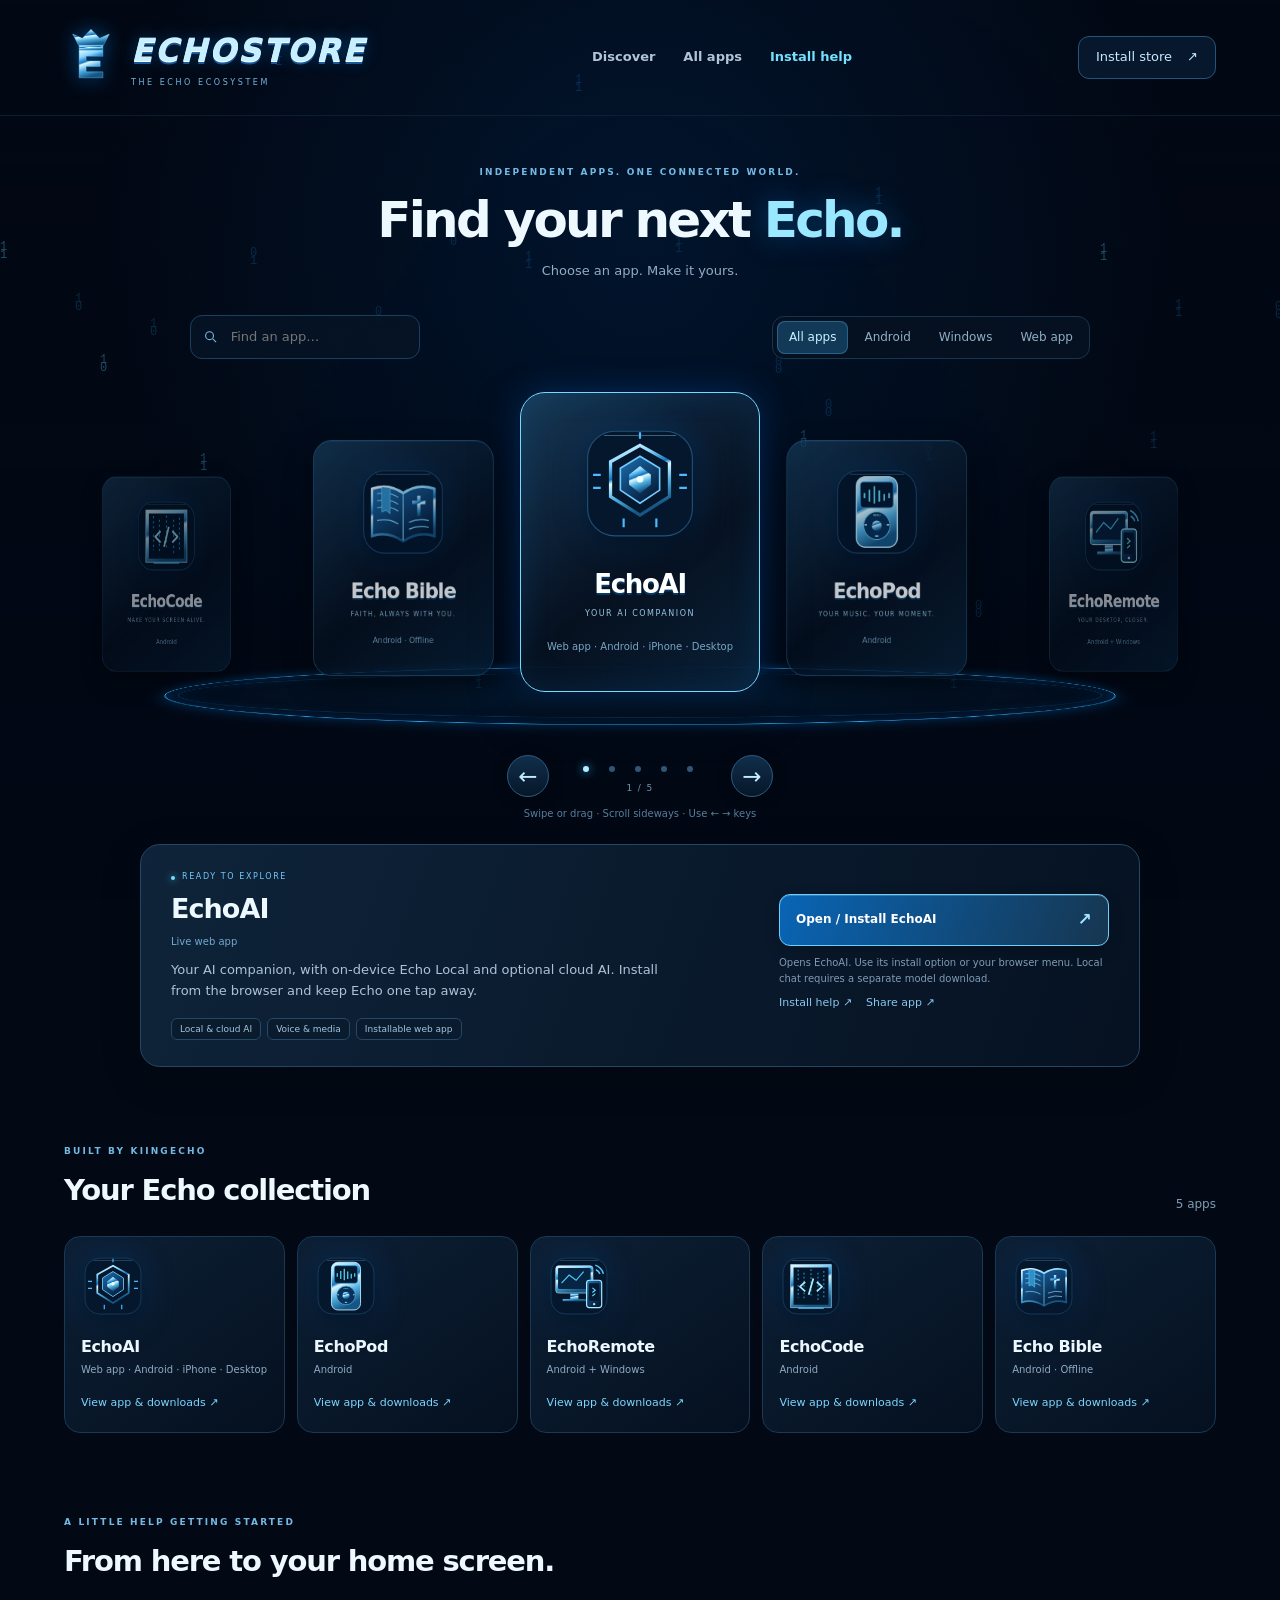
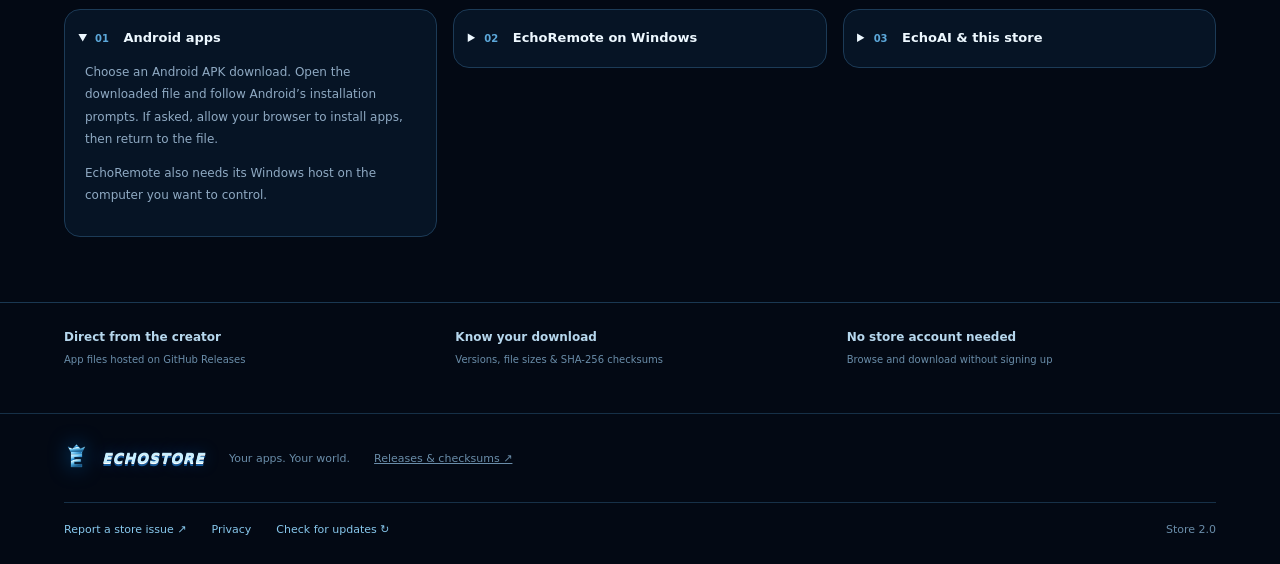
==== index.html @ c57f7a83 "Refresh cached assets after store updates" ====
<!doctype html>
<html lang="en"><head><meta charset="utf-8"><meta name="viewport" content="width=device-width,initial-scale=1"><meta name="theme-color" content="#030b19"><meta name="description" content="Discover Echo apps. Music, AI, live wallpaper, faith, and remote control in one electric-blue ecosystem."><link rel="manifest" href="manifest.webmanifest"><link rel="icon" href="icon.svg"><link rel="apple-touch-icon" href="icon-192.png"><link rel="stylesheet" href="store.css?v=2.0.1"><script src="store.js?v=2.0.1" defer></script><title>EchoStore — Your apps. Your world.</title></head>
<body><a class="skip" href="#home">Skip to apps</a><canvas id="rain" aria-hidden="true"></canvas><div class="ambient" aria-hidden="true"></div>
<header class="header"><a class="brand" href="#home" aria-label="EchoStore home"><span id="brandMark" aria-hidden="true"></span><span><strong>ECHOSTORE</strong><small>THE ECHO ECOSYSTEM</small></span></a><nav aria-label="Main navigation"><a href="#home" class="nav-link">Discover</a><a href="#library" class="nav-link">All apps</a><a href="#install" class="nav-link">Install help</a></nav><button class="quiet" id="installStore">Install store <span aria-hidden="true">↗</span></button></header>
<main id="home"><section class="discovery" aria-labelledby="heroTitle"><div class="hero-copy"><span class="eyebrow">INDEPENDENT APPS. ONE CONNECTED WORLD.</span><h1 id="heroTitle">Find your next <span>Echo.</span></h1><p>Choose an app. Make it yours.</p></div>
<div class="toolbar"><label class="search-box"><svg viewBox="0 0 24 24" aria-hidden="true"><circle cx="10" cy="10" r="6"/><path d="m15 15 5 5"/></svg><input type="search" id="search" placeholder="Find an app…" aria-label="Search apps"><button id="clearSearch" aria-label="Clear search" hidden>×</button></label><div class="filters" role="group" aria-label="Filter apps"><button data-filter="all" aria-pressed="true">All apps</button><button data-filter="android" aria-pressed="false">Android</button><button data-filter="windows" aria-pressed="false">Windows</button><button data-filter="web" aria-pressed="false">Web app</button></div></div>
<div class="carousel" id="carousel" tabindex="0" aria-label="App selection carousel. Use left and right arrow keys to browse." aria-roledescription="carousel"><div class="orbit" aria-hidden="true"></div><div id="cards"></div><div id="empty" hidden><h2>No apps found</h2><p>Try another name or select a different platform.</p><button class="quiet" id="resetSearch">Show all apps</button></div></div>
<div class="carousel-controls"><button class="arrow" id="prev" aria-label="Previous app">←</button><div><div id="dots" aria-label="Choose an app"></div><p id="counter">1 / 5</p></div><button class="arrow" id="next" aria-label="Next app">→</button></div><p class="gesture-hint">Swipe or drag · Scroll sideways · Use ← → keys</p>
<section id="selection" class="selected-panel" aria-label="Selected app"><div class="selected-info"><span class="status">READY TO EXPLORE</span><h2 id="selectedName"></h2><p id="version" class="version"></p><p id="selectedDescription"></p><div id="features" class="features"></div></div><div class="selected-actions"><div id="downloads"></div><p id="downloadNote"></p><div class="action-links"><a class="text-link" href="#install">Install help ↗</a><a class="text-link" id="releaseLink" href="https://github.com/kiingecho/EchoStore/releases/tag/apps-2026-10-23" target="_blank" rel="noopener noreferrer">Release & checksum ↗</a><button id="shareApp" class="text-button">Share app ↗</button></div><span id="shareFeedback" role="status"></span></div></section><p class="sr-only" id="announcement" aria-live="polite"></p></section>
<section id="library" class="library" aria-labelledby="libraryTitle"><div class="section-heading"><div><span class="eyebrow">BUILT BY KIINGECHO</span><h2 id="libraryTitle">Your Echo collection</h2></div><span id="resultCount">5 apps</span></div><div id="appGrid" class="app-grid"></div><p id="gridEmpty" hidden>No matching apps. Adjust the search above.</p></section>
<section id="install" class="install-section" aria-labelledby="installTitle"><span class="eyebrow">A LITTLE HELP GETTING STARTED</span><h2 id="installTitle">From here to your home screen.</h2><div class="help-grid"><details open><summary><span>01</span> Android apps</summary><p>Choose an Android APK download. Open the downloaded file and follow Android’s installation prompts. If asked, allow your browser to install apps, then return to the file.</p><p>EchoRemote also needs its Windows host on the computer you want to control.</p></details><details><summary><span>02</span> EchoRemote on Windows</summary><p>Download the Windows portable ZIP, extract the entire folder, and open <strong>Start-EchoRemote.cmd</strong>. Keep the host running while connecting from your tablet.</p><p>Follow the included setup guide for pairing and remote access.</p></details><details><summary><span>03</span> EchoAI & this store</summary><p>Open EchoAI, then use its install option or your browser’s <strong>Install app / Add to Home Screen</strong> menu. On iPhone, open Safari → Share → Add to Home Screen.</p><p>You can install EchoStore the same way. Its interface is cached for offline browsing; downloading apps and opening EchoAI need a connection.</p></details></div><p id="installFeedback" role="status" hidden></p></section></main>
<section class="trust-strip" aria-label="Store information"><div><strong>Direct from the creator</strong><span>App files hosted on GitHub Releases</span></div><div><strong>Know your download</strong><span>Versions, file sizes & SHA-256 checksums</span></div><div><strong>No store account needed</strong><span>Browse and download without signing up</span></div></section><footer><a class="brand footer-brand" href="#home"><span id="footerMark" aria-hidden="true"></span><strong>ECHOSTORE</strong></a><p>Your apps. Your world.</p><a href="https://github.com/kiingecho/EchoStore/releases/tag/apps-2026-10-23" target="_blank" rel="noopener noreferrer">Releases & checksums ↗</a><div class="footer-links"><a href="https://github.com/kiingecho/EchoStore/issues" target="_blank" rel="noopener noreferrer">Report a store issue ↗</a><button class="text-button" id="privacyButton">Privacy</button><button class="text-button" id="checkUpdate">Check for updates ↻</button><span>Store 2.0</span></div></footer><dialog id="privacyDialog"><button class="quiet" id="closePrivacy" aria-label="Close privacy information">Close ×</button><h2>Your store. Your choice.</h2><p>EchoStore does not ask for a store account and has no custom analytics or advertising scripts. A service worker saves the store interface on your device for offline browsing.</p><p>The website and installers are hosted by GitHub. GitHub may process request information under its privacy policy. Opening EchoAI or another external link takes you to that service, where its own data practices apply.</p><p>Offline storage does not include the installer files. Remove the installed app and clear this website’s browser data to remove cached store files.</p><a href="https://docs.github.com/en/site-policy/privacy-policies/github-general-privacy-statement" target="_blank" rel="noopener noreferrer">GitHub privacy statement ↗</a></dialog><noscript><p class="no-script">Enable JavaScript to browse the carousel. <a href="https://github.com/kiingecho/EchoStore/releases/tag/apps-2026-10-23">Download apps from GitHub Releases</a>.</p></noscript></body></html>
---- store.css ----
:root{color-scheme:dark;--bg:#030914;--text:#edf8ff;--muted:#92acc6;--line:#183754;--cyan:#73e2ff;--blue:#188fff}*{box-sizing:border-box}html{scroll-behavior:smooth;scroll-padding-top:105px}body{margin:0;background:var(--bg);color:var(--text);font:15px/1.6 system-ui,-apple-system,BlinkMacSystemFont,'Segoe UI',sans-serif;overflow-x:hidden}button,input,a{-webkit-tap-highlight-color:transparent}button,input{font:inherit}button,a{touch-action:manipulation}button{cursor:pointer}button:disabled{cursor:default;opacity:.35}a{color:inherit}button:focus-visible,a:focus-visible,input:focus-visible,summary:focus-visible,.carousel:focus-visible{outline:2px solid #a6f3ff;outline-offset:5px}button:focus:not(:focus-visible){outline:none}[hidden]{display:none!important}#rain{position:fixed;inset:0;width:100%;height:100%;opacity:.62;z-index:-2;pointer-events:none}.ambient{position:fixed;inset:0;z-index:-1;pointer-events:none;background:radial-gradient(ellipse at 50% 25%,#00346b4a,transparent 60%),linear-gradient(#02081550,#020815a0)}.header{position:relative;z-index:5;max-width:1440px;margin:auto;padding:22px 5%;display:flex;align-items:center;justify-content:space-between;gap:24px;border-bottom:1px solid #16304780}.brand{display:flex;align-items:center;gap:13px;text-decoration:none;flex-shrink:0}.brand svg{height:64px;width:54px;filter:drop-shadow(0 0 10px #008cff80)}.brand strong{font-style:italic;font-size:clamp(20px,2.5vw,32px);font-weight:900;letter-spacing:.06em;color:#c6efff;text-shadow:0 1px #fff,0 3px #165998,0 0 16px #058fff60}.brand small{display:block;font-size:8px;letter-spacing:.32em;color:#74b4df;margin-top:1px}nav{display:flex;gap:28px}.nav-link{text-decoration:none;color:#b1c5d9;font-size:13px;font-weight:600;padding:7px 0}.nav-link:hover,.nav-link.active{color:var(--cyan)}.quiet{display:inline-flex;align-items:center;justify-content:center;gap:15px;background:#07182c;border:1px solid #23547a;color:#c6e9ff;border-radius:11px;padding:10px 17px;font-size:13px}.quiet:hover{background:#113354;border-color:#68d5ff}main{max-width:1440px;margin:auto;padding:0 5%}.hero-copy{text-align:center;padding:42px 0 24px}.eyebrow{font-size:9px;letter-spacing:.24em;color:#73b9e4;font-weight:650}h1{font-size:clamp(30px,4vw,50px);letter-spacing:-.055em;margin:10px 0 0;line-height:1.15;font-weight:650}h1 span{color:#99e8ff;text-shadow:0 0 30px #169aff60}.hero-copy p{color:var(--muted);margin:11px 0 0;font-size:13px}.toolbar{max-width:900px;margin:10px auto 0;display:flex;justify-content:space-between;gap:18px;align-items:center}.search-box{height:44px;display:flex;gap:10px;align-items:center;border:1px solid #1b405f;background:#061426db;border-radius:12px;padding:0 12px;min-width:230px}.search-box svg{width:18px;height:18px;fill:none;stroke:#77bde5;stroke-width:1.7}.search-box input{background:none;border:0;outline:0;color:#d9eeff;width:100%;font-size:13px;min-width:0}.search-box input::-webkit-search-cancel-button{display:none}.search-box button{border:0;background:none;color:#9cc9e8;font-size:23px;line-height:1;padding:4px}.filters{display:flex;gap:4px;padding:4px;border:1px solid #18344f;background:#051020;border-radius:12px}.filters button{background:none;color:#91aec6;border:0;border-radius:8px;font-size:12px;padding:7px 12px;white-space:nowrap}.filters button:hover{color:#fff;background:#102d48}.filters button[aria-pressed=true]{background:#133959;color:#c8f3ff;box-shadow:inset 0 0 0 1px #286287}.carousel{position:relative;height:390px;margin-top:3px;perspective:1100px;isolation:isolate;touch-action:pan-y;cursor:grab;outline:none}.carousel.dragging{cursor:grabbing}.orbit{position:absolute;left:50%;bottom:0;width:min(88vw,950px);height:115px;transform:translateX(-50%) rotateX(67deg);border-radius:50%;border:1px solid #32b4ff;background:radial-gradient(ellipse,#084f8b35,#07376025 60%,transparent);box-shadow:0 0 20px #008cff55,inset 0 0 25px #008cff30;pointer-events:none}.orbit:before{content:'';position:absolute;inset:12px;border:1px solid #2683c350;border-radius:50%}.app-card{position:absolute;left:50%;top:46%;width:240px;height:300px;display:flex;align-items:center;flex-direction:column;justify-content:center;border:1px solid #23577c;border-radius:25px;background:linear-gradient(145deg,#143553eb,#061120f7 58%,#071e35f7);color:white;box-shadow:inset 0 1px #72caff25,0 15px 40px #0009;user-select:none;will-change:transform;transform-style:preserve-3d;padding:22px 12px;overflow:hidden;cursor:pointer}.app-card:before{content:'';position:absolute;inset:0;background:linear-gradient(120deg,#69d9ff0b,transparent 40%,#5ec9ff05);pointer-events:none}.app-card.selected{border-color:#79d8ff;box-shadow:inset 0 0 35px #2197ff17,0 0 32px #007bff45,0 20px 45px #0008}.app-card h2{font-size:26px;font-weight:720;letter-spacing:-.05em;margin:15px 0 0;text-shadow:0 2px 1px #083b64}.card-tag{font-size:8px;letter-spacing:.19em;margin:3px 0 0;color:#98c5e4}.card-platform{font-size:10px;margin-top:18px;color:#7aa6c4}.logo{width:120px;height:120px;filter:drop-shadow(0 7px 12px #0008) drop-shadow(0 0 14px #087fff38)}.logo svg{height:100%;width:100%}.carousel-controls{position:relative;display:flex;align-items:center;justify-content:center;gap:27px;margin-top:3px}.arrow{background:linear-gradient(#112e4b,#071728);border:1px solid #285c83;color:#c0ecff;border-radius:50%;font-size:23px;width:42px;height:42px;line-height:1;box-shadow:0 3px 15px #0006}.arrow:hover{background:#164368;border-color:#6bd8ff}#dots{display:flex;justify-content:center;gap:2px}#dots button{width:24px;height:24px;border:0;background:transparent;padding:7px}#dots button:after{content:'';display:block;height:6px;width:6px;border-radius:50%;background:#315675;transition:background .2s,box-shadow .2s}#dots button[aria-pressed=true]:after{background:#b0efff;box-shadow:0 0 10px #31b9ff}#counter{font-size:9px;color:#7195b3;text-align:center;margin:0;letter-spacing:.15em}.gesture-hint{font-size:10px;color:#587d9b;text-align:center;margin:9px 0 22px}.selected-panel{max-width:1000px;margin:0 auto;border:1px solid #254766;border-radius:20px;display:grid;grid-template-columns:1fr 330px;background:linear-gradient(110deg,#10273ee8,#061323ed);padding:26px 30px;gap:35px;box-shadow:0 10px 40px #0003}.status{font-size:8px;color:#73c9fa;letter-spacing:.2em;display:flex;gap:7px;align-items:center}.status:before{content:'';width:4px;height:4px;border-radius:50%;background:#75ddff;box-shadow:0 0 7px #44c8ff}.selected-panel h2{font-size:27px;letter-spacing:-.035em;line-height:1.2;margin:9px 0}.selected-info>p{color:#adc2d7;font-size:13px;max-width:510px;margin:9px 0 16px}.features{display:flex;gap:6px;flex-wrap:wrap}.features span{font-size:9px;color:#a4c6df;border:1px solid #234966;border-radius:6px;padding:3px 8px;background:#091b2d}.selected-actions{display:flex;flex-direction:column;justify-content:center}.download{display:flex;justify-content:space-between;align-items:center;border:1px solid #69cfff;background:linear-gradient(110deg,#0965b5,#163650);box-shadow:inset 0 1px #e2faff35,0 5px 15px #0003;border-radius:11px;color:white;text-decoration:none;padding:11px 16px;font-size:12px;font-weight:650;margin-bottom:8px;transition:background .2s,transform .2s}.download:hover{background:linear-gradient(110deg,#187edd,#245479);transform:translateY(-1px)}.download.secondary{background:#0b2238;border-color:#2e5d7e}.download span{font-size:17px;color:#a5e5ff}#downloadNote{font-size:10px;line-height:1.6;color:#7f9bb5;margin:1px 0 7px}.text-link{color:#87c7ec;text-decoration:none;font-size:11px}.text-link:hover{text-decoration:underline}.library{padding:70px 0 10px}.section-heading{display:flex;justify-content:space-between;align-items:end;margin-bottom:22px}.section-heading h2,.install-section h2{font-size:29px;font-weight:650;letter-spacing:-.04em;margin:6px 0 0}.section-heading>span{color:#7d9bb6;font-size:12px}.app-grid{display:grid;grid-template-columns:repeat(5,1fr);gap:12px}.grid-card{min-width:0;text-align:left;padding:20px 16px;border:1px solid #1a3955;background:linear-gradient(145deg,#0e2339e8,#051120f2);border-radius:16px;color:inherit;display:flex;flex-direction:column;align-items:start;transition:transform .2s,border-color .2s}.grid-card:hover{transform:translateY(-4px);border-color:#438fc3}.grid-card .logo{width:64px;height:64px;margin-bottom:13px}.grid-card h3{font-size:16px;letter-spacing:-.025em;margin:0 0 3px}.grid-card p{font-size:10px;color:#8eaac3;margin:0 0 16px}.grid-card .explore{font-size:11px;color:#7bd5ff;margin-top:auto}.install-section{padding:65px 0}.help-grid{display:grid;grid-template-columns:repeat(3,1fr);gap:16px;margin-top:25px;align-items:start}details{border:1px solid #1c3b57;border-radius:16px;padding:18px 20px;background:#071729dd}summary{font-size:13px;font-weight:600;cursor:pointer;list-style-position:outside;margin-left:10px}summary span{font-size:10px;color:#5ca8da;margin-right:10px}details p{font-size:12px;line-height:1.85;color:#8faac3}details strong{color:#b6d9ef;font-weight:600}#installFeedback{border:1px solid #397ca8;background:#0b2b45;padding:18px;border-radius:12px;color:#c3eaff;font-size:13px}footer{max-width:1440px;margin:auto;border-top:1px solid #163047;padding:25px 5%;display:flex;align-items:center;gap:24px;color:#6a8da9;font-size:11px}.footer-brand svg{width:25px;height:34px}.footer-brand strong{font-size:14px}footer>a:last-child{margin-left:auto;text-decoration:none;color:#8bbbd9}#empty{position:absolute;inset:0;display:flex;align-items:center;justify-content:center;flex-direction:column;text-align:center}#empty h2{font-size:23px;margin:0}#empty p{color:#87a5bf;font-size:13px}.skip{position:fixed;top:10px;left:10px;z-index:99;transform:translateY(-200%);background:#154f7b;padding:10px}.skip:focus{transform:none}.sr-only{position:absolute;width:1px;height:1px;overflow:hidden;clip-path:inset(50%)}.no-script{padding:20px}.offline-note{color:#90bad8}
@media(min-width:1600px){.carousel{height:430px}.app-card{width:260px;height:330px}.logo{width:135px;height:135px}}
@media(max-width:1000px){nav{gap:16px}.header{gap:15px}.brand strong{font-size:23px}.app-grid{grid-template-columns:repeat(3,1fr)}.help-grid{grid-template-columns:1fr}.toolbar{max-width:800px}.selected-panel{grid-template-columns:1fr 280px;gap:20px}.app-card{width:220px;height:285px}}
@media(max-width:700px){html{scroll-padding-top:20px}.header{flex-wrap:wrap;padding:18px 5%;gap:14px}.brand svg{height:48px;width:40px}.brand strong{font-size:24px}.brand small{font-size:7px}nav{order:3;width:100%;justify-content:center;gap:32px;border-top:1px solid #18324a;padding-top:12px}.header>.quiet{margin-left:auto;padding:8px 12px;font-size:11px}.hero-copy{padding:30px 0 20px}h1{font-size:36px}.eyebrow{font-size:8px;letter-spacing:.16em}.toolbar{flex-direction:column;gap:10px}.search-box{width:100%}.filters{width:100%;justify-content:center}.filters button{flex:1;padding:6px 8px;font-size:11px}.carousel{height:335px;margin-top:8px}.app-card{width:210px;height:270px}.app-card h2{font-size:24px}.logo{width:108px;height:108px}.orbit{bottom:0;height:80px;width:100%}.selected-panel{display:block;padding:23px;min-height:0}.selected-actions{margin-top:22px}.selected-info>p{font-size:12px}.app-grid{grid-template-columns:repeat(2,1fr)}.library{padding-top:45px}.grid-card{padding:18px}.section-heading h2,.install-section h2{font-size:25px}.install-section{padding:45px 0}.help-grid{gap:10px}footer{flex-wrap:wrap;gap:10px 20px}footer>a:last-child{width:100%;margin-left:0}.gesture-hint{margin-bottom:18px}.carousel-controls{gap:20px}}
@media(prefers-reduced-motion:reduce){html{scroll-behavior:auto}*{transition:none!important}}

.version{font-size:10px!important;color:#72a9d0!important;margin:4px 0 10px!important}.action-links{display:flex;gap:14px;flex-wrap:wrap}.text-button{border:0;background:none;color:#87c7ec;font:inherit;font-size:11px;padding:0;cursor:pointer}.text-button:hover{text-decoration:underline}#shareFeedback{font-size:10px;color:#8dd8ff;margin-top:6px}.trust-strip{max-width:1296px;margin:0 auto 20px;display:grid;grid-template-columns:repeat(3,1fr);border-top:1px solid #1a3852;padding:25px 5%;gap:22px}.trust-strip strong,.trust-strip span{display:block}.trust-strip strong{font-size:12px;font-weight:550;color:#b6d7ed}.trust-strip span{font-size:10px;color:#6a8da9;margin-top:4px}footer{flex-wrap:wrap}.footer-links{width:100%;display:flex;gap:25px;flex-wrap:wrap;border-top:1px solid #173148;padding-top:18px}.footer-links a{color:#87c7ec;text-decoration:none}.footer-links span{margin-left:auto}dialog{max-width:500px;width:90%;background:#091d31;border:1px solid #376c92;color:#dcefff;border-radius:20px;padding:28px;box-shadow:0 20px 80px #000b}dialog::backdrop{background:#000b;backdrop-filter:blur(5px)}dialog>button{float:right}dialog h2{font-size:22px;clear:both;padding-top:16px}dialog p{font-size:13px;color:#9dbad1;line-height:1.8}dialog a{color:#78caff;font-size:12px}@media(max-width:700px){.trust-strip{grid-template-columns:1fr;padding:22px 5%;gap:16px}.footer-links{gap:15px}.footer-links span{margin-left:0}}
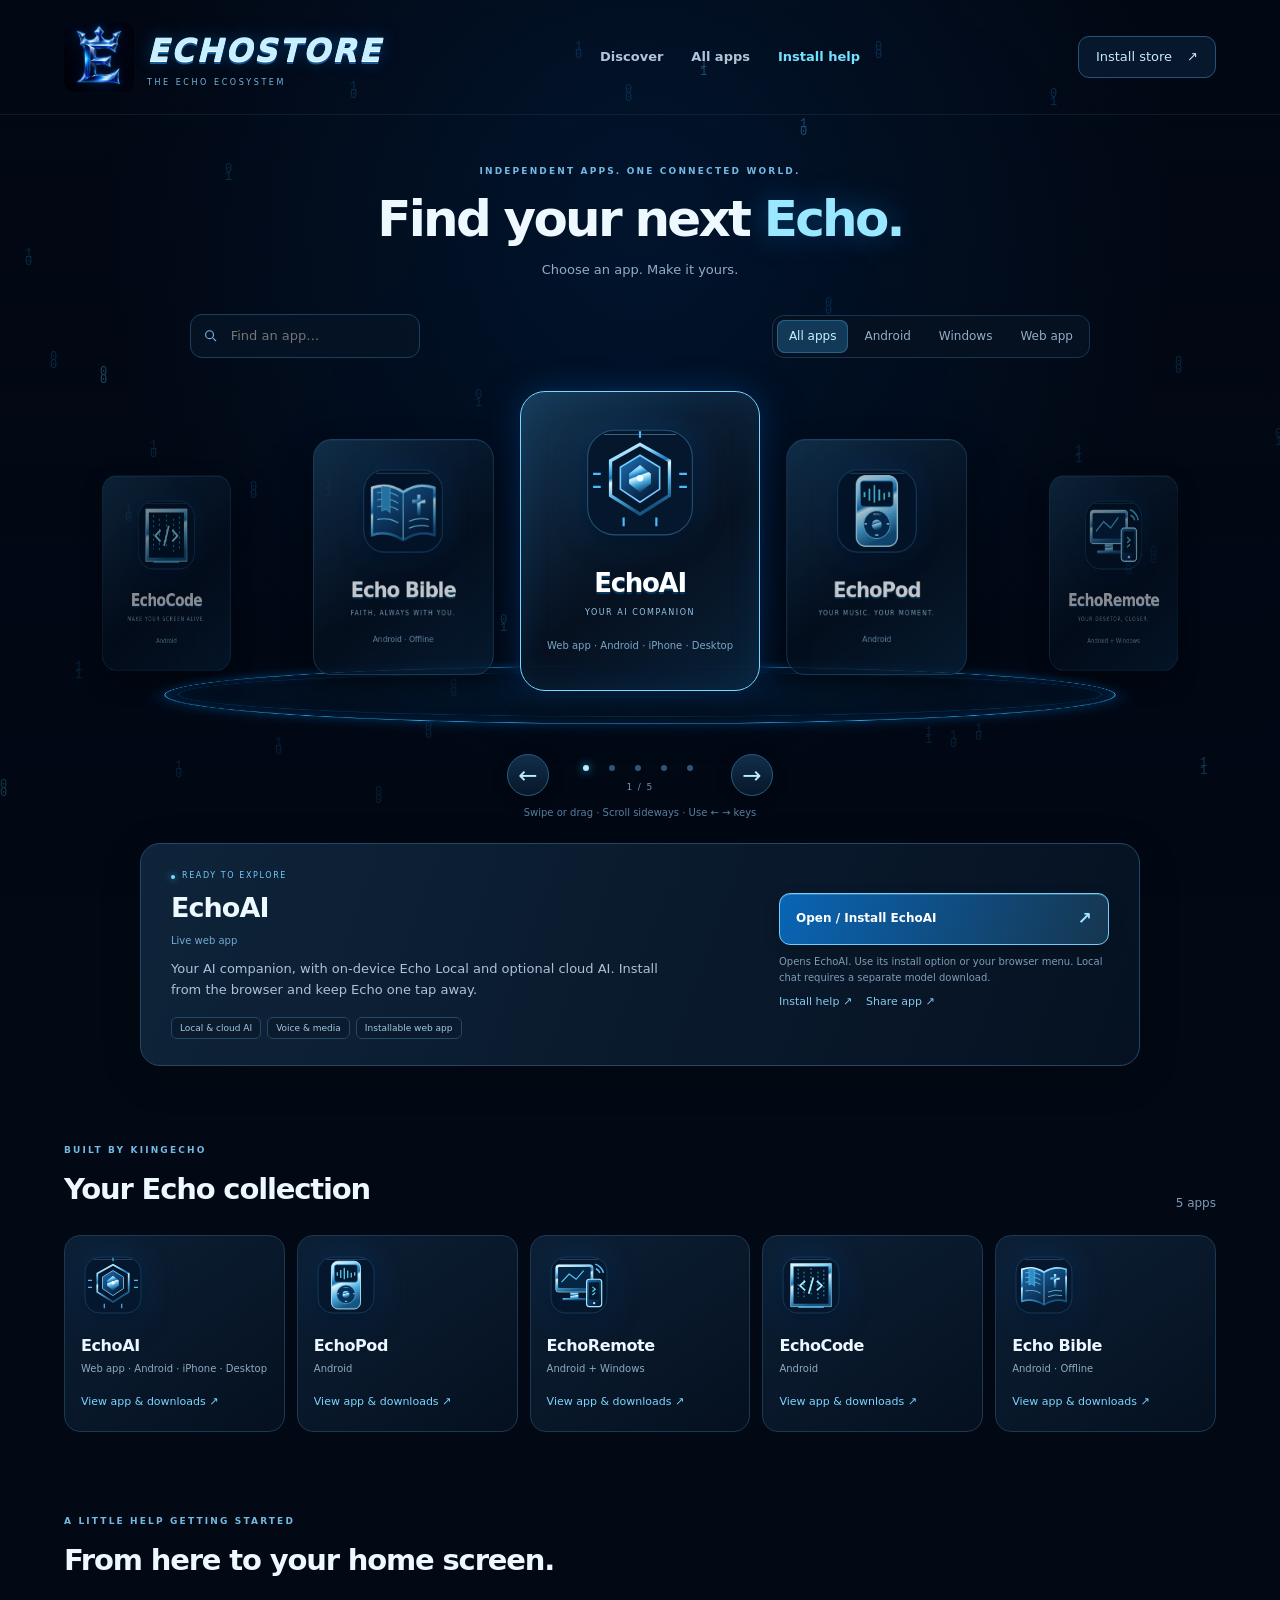
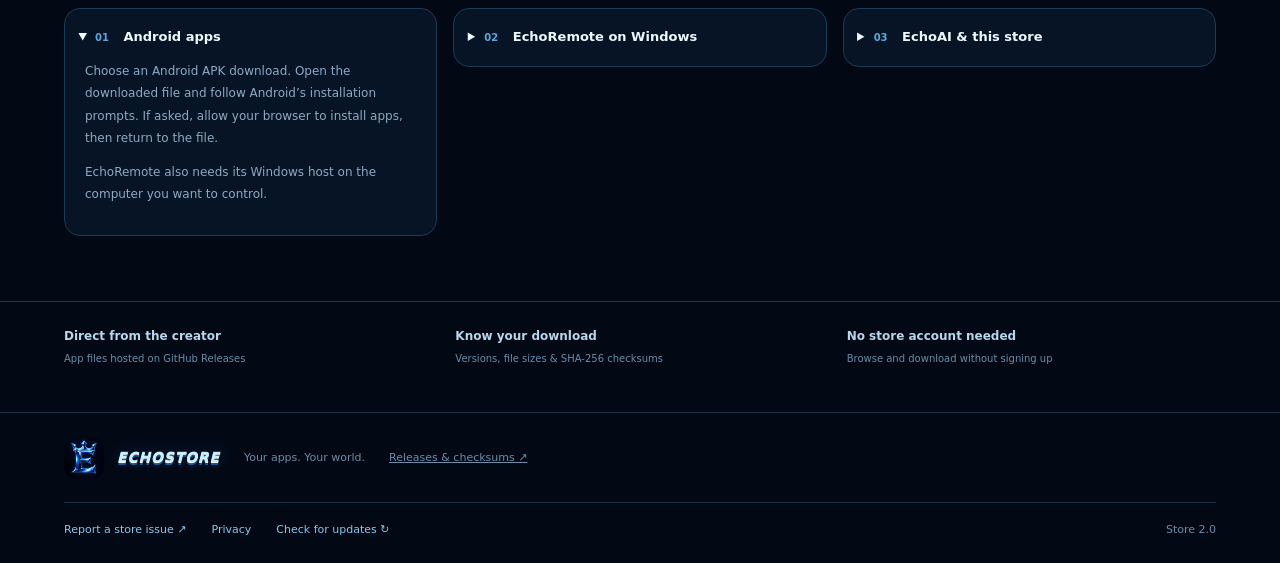
==== commit 5b01a23b: "Use approved blue chrome crowned E artwork" ====
--- a/index.html
+++ b/index.html
@@ -1,7 +1,7 @@
 <!doctype html>
-<html lang="en"><head><meta charset="utf-8"><meta name="viewport" content="width=device-width,initial-scale=1"><meta name="theme-color" content="#030b19"><meta name="description" content="Discover Echo apps. Music, AI, live wallpaper, faith, and remote control in one electric-blue ecosystem."><link rel="manifest" href="manifest.webmanifest"><link rel="icon" href="icon.svg"><link rel="apple-touch-icon" href="icon-192.png"><link rel="stylesheet" href="store.css?v=2.0.1"><script src="store.js?v=2.0.1" defer></script><title>EchoStore — Your apps. Your world.</title></head>
+<html lang="en"><head><meta charset="utf-8"><meta name="viewport" content="width=device-width,initial-scale=1"><meta name="theme-color" content="#030b19"><meta name="description" content="Discover Echo apps. Music, AI, live wallpaper, faith, and remote control in one electric-blue ecosystem."><link rel="manifest" href="manifest.webmanifest?v=2.1"><link rel="icon" href="echo-crown-192.png"><link rel="apple-touch-icon" href="echo-crown-192.png"><link rel="stylesheet" href="store.css?v=2.1"><script src="store.js?v=2.1" defer></script><title>EchoStore — Your apps. Your world.</title></head>
 <body><a class="skip" href="#home">Skip to apps</a><canvas id="rain" aria-hidden="true"></canvas><div class="ambient" aria-hidden="true"></div>
-<header class="header"><a class="brand" href="#home" aria-label="EchoStore home"><span id="brandMark" aria-hidden="true"></span><span><strong>ECHOSTORE</strong><small>THE ECHO ECOSYSTEM</small></span></a><nav aria-label="Main navigation"><a href="#home" class="nav-link">Discover</a><a href="#library" class="nav-link">All apps</a><a href="#install" class="nav-link">Install help</a></nav><button class="quiet" id="installStore">Install store <span aria-hidden="true">↗</span></button></header>
+<header class="header"><a class="brand" href="#home" aria-label="EchoStore home"><span id="brandMark" aria-hidden="true"><img src="echo-crowned-approved.webp" alt="" width="70" height="70"></span><span><strong>ECHOSTORE</strong><small>THE ECHO ECOSYSTEM</small></span></a><nav aria-label="Main navigation"><a href="#home" class="nav-link">Discover</a><a href="#library" class="nav-link">All apps</a><a href="#install" class="nav-link">Install help</a></nav><button class="quiet" id="installStore">Install store <span aria-hidden="true">↗</span></button></header>
 <main id="home"><section class="discovery" aria-labelledby="heroTitle"><div class="hero-copy"><span class="eyebrow">INDEPENDENT APPS. ONE CONNECTED WORLD.</span><h1 id="heroTitle">Find your next <span>Echo.</span></h1><p>Choose an app. Make it yours.</p></div>
 <div class="toolbar"><label class="search-box"><svg viewBox="0 0 24 24" aria-hidden="true"><circle cx="10" cy="10" r="6"/><path d="m15 15 5 5"/></svg><input type="search" id="search" placeholder="Find an app…" aria-label="Search apps"><button id="clearSearch" aria-label="Clear search" hidden>×</button></label><div class="filters" role="group" aria-label="Filter apps"><button data-filter="all" aria-pressed="true">All apps</button><button data-filter="android" aria-pressed="false">Android</button><button data-filter="windows" aria-pressed="false">Windows</button><button data-filter="web" aria-pressed="false">Web app</button></div></div>
 <div class="carousel" id="carousel" tabindex="0" aria-label="App selection carousel. Use left and right arrow keys to browse." aria-roledescription="carousel"><div class="orbit" aria-hidden="true"></div><div id="cards"></div><div id="empty" hidden><h2>No apps found</h2><p>Try another name or select a different platform.</p><button class="quiet" id="resetSearch">Show all apps</button></div></div>
@@ -9,4 +9,4 @@
 <section id="selection" class="selected-panel" aria-label="Selected app"><div class="selected-info"><span class="status">READY TO EXPLORE</span><h2 id="selectedName"></h2><p id="version" class="version"></p><p id="selectedDescription"></p><div id="features" class="features"></div></div><div class="selected-actions"><div id="downloads"></div><p id="downloadNote"></p><div class="action-links"><a class="text-link" href="#install">Install help ↗</a><a class="text-link" id="releaseLink" href="https://github.com/kiingecho/EchoStore/releases/tag/apps-2026-10-23" target="_blank" rel="noopener noreferrer">Release & checksum ↗</a><button id="shareApp" class="text-button">Share app ↗</button></div><span id="shareFeedback" role="status"></span></div></section><p class="sr-only" id="announcement" aria-live="polite"></p></section>
 <section id="library" class="library" aria-labelledby="libraryTitle"><div class="section-heading"><div><span class="eyebrow">BUILT BY KIINGECHO</span><h2 id="libraryTitle">Your Echo collection</h2></div><span id="resultCount">5 apps</span></div><div id="appGrid" class="app-grid"></div><p id="gridEmpty" hidden>No matching apps. Adjust the search above.</p></section>
 <section id="install" class="install-section" aria-labelledby="installTitle"><span class="eyebrow">A LITTLE HELP GETTING STARTED</span><h2 id="installTitle">From here to your home screen.</h2><div class="help-grid"><details open><summary><span>01</span> Android apps</summary><p>Choose an Android APK download. Open the downloaded file and follow Android’s installation prompts. If asked, allow your browser to install apps, then return to the file.</p><p>EchoRemote also needs its Windows host on the computer you want to control.</p></details><details><summary><span>02</span> EchoRemote on Windows</summary><p>Download the Windows portable ZIP, extract the entire folder, and open <strong>Start-EchoRemote.cmd</strong>. Keep the host running while connecting from your tablet.</p><p>Follow the included setup guide for pairing and remote access.</p></details><details><summary><span>03</span> EchoAI & this store</summary><p>Open EchoAI, then use its install option or your browser’s <strong>Install app / Add to Home Screen</strong> menu. On iPhone, open Safari → Share → Add to Home Screen.</p><p>You can install EchoStore the same way. Its interface is cached for offline browsing; downloading apps and opening EchoAI need a connection.</p></details></div><p id="installFeedback" role="status" hidden></p></section></main>
-<section class="trust-strip" aria-label="Store information"><div><strong>Direct from the creator</strong><span>App files hosted on GitHub Releases</span></div><div><strong>Know your download</strong><span>Versions, file sizes & SHA-256 checksums</span></div><div><strong>No store account needed</strong><span>Browse and download without signing up</span></div></section><footer><a class="brand footer-brand" href="#home"><span id="footerMark" aria-hidden="true"></span><strong>ECHOSTORE</strong></a><p>Your apps. Your world.</p><a href="https://github.com/kiingecho/EchoStore/releases/tag/apps-2026-10-23" target="_blank" rel="noopener noreferrer">Releases & checksums ↗</a><div class="footer-links"><a href="https://github.com/kiingecho/EchoStore/issues" target="_blank" rel="noopener noreferrer">Report a store issue ↗</a><button class="text-button" id="privacyButton">Privacy</button><button class="text-button" id="checkUpdate">Check for updates ↻</button><span>Store 2.0</span></div></footer><dialog id="privacyDialog"><button class="quiet" id="closePrivacy" aria-label="Close privacy information">Close ×</button><h2>Your store. Your choice.</h2><p>EchoStore does not ask for a store account and has no custom analytics or advertising scripts. A service worker saves the store interface on your device for offline browsing.</p><p>The website and installers are hosted by GitHub. GitHub may process request information under its privacy policy. Opening EchoAI or another external link takes you to that service, where its own data practices apply.</p><p>Offline storage does not include the installer files. Remove the installed app and clear this website’s browser data to remove cached store files.</p><a href="https://docs.github.com/en/site-policy/privacy-policies/github-general-privacy-statement" target="_blank" rel="noopener noreferrer">GitHub privacy statement ↗</a></dialog><noscript><p class="no-script">Enable JavaScript to browse the carousel. <a href="https://github.com/kiingecho/EchoStore/releases/tag/apps-2026-10-23">Download apps from GitHub Releases</a>.</p></noscript></body></html>
+<section class="trust-strip" aria-label="Store information"><div><strong>Direct from the creator</strong><span>App files hosted on GitHub Releases</span></div><div><strong>Know your download</strong><span>Versions, file sizes & SHA-256 checksums</span></div><div><strong>No store account needed</strong><span>Browse and download without signing up</span></div></section><footer><a class="brand footer-brand" href="#home"><span id="footerMark" aria-hidden="true"><img src="echo-crowned-approved.webp" alt="" width="40" height="40" loading="lazy"></span><strong>ECHOSTORE</strong></a><p>Your apps. Your world.</p><a href="https://github.com/kiingecho/EchoStore/releases/tag/apps-2026-10-23" target="_blank" rel="noopener noreferrer">Releases & checksums ↗</a><div class="footer-links"><a href="https://github.com/kiingecho/EchoStore/issues" target="_blank" rel="noopener noreferrer">Report a store issue ↗</a><button class="text-button" id="privacyButton">Privacy</button><button class="text-button" id="checkUpdate">Check for updates ↻</button><span>Store 2.0</span></div></footer><dialog id="privacyDialog"><button class="quiet" id="closePrivacy" aria-label="Close privacy information">Close ×</button><h2>Your store. Your choice.</h2><p>EchoStore does not ask for a store account and has no custom analytics or advertising scripts. A service worker saves the store interface on your device for offline browsing.</p><p>The website and installers are hosted by GitHub. GitHub may process request information under its privacy policy. Opening EchoAI or another external link takes you to that service, where its own data practices apply.</p><p>Offline storage does not include the installer files. Remove the installed app and clear this website’s browser data to remove cached store files.</p><a href="https://docs.github.com/en/site-policy/privacy-policies/github-general-privacy-statement" target="_blank" rel="noopener noreferrer">GitHub privacy statement ↗</a></dialog><noscript><p class="no-script">Enable JavaScript to browse the carousel. <a href="https://github.com/kiingecho/EchoStore/releases/tag/apps-2026-10-23">Download apps from GitHub Releases</a>.</p></noscript></body></html>
--- a/store.css
+++ b/store.css
@@ -5,3 +5,5 @@
 @media(prefers-reduced-motion:reduce){html{scroll-behavior:auto}*{transition:none!important}}
 
 .version{font-size:10px!important;color:#72a9d0!important;margin:4px 0 10px!important}.action-links{display:flex;gap:14px;flex-wrap:wrap}.text-button{border:0;background:none;color:#87c7ec;font:inherit;font-size:11px;padding:0;cursor:pointer}.text-button:hover{text-decoration:underline}#shareFeedback{font-size:10px;color:#8dd8ff;margin-top:6px}.trust-strip{max-width:1296px;margin:0 auto 20px;display:grid;grid-template-columns:repeat(3,1fr);border-top:1px solid #1a3852;padding:25px 5%;gap:22px}.trust-strip strong,.trust-strip span{display:block}.trust-strip strong{font-size:12px;font-weight:550;color:#b6d7ed}.trust-strip span{font-size:10px;color:#6a8da9;margin-top:4px}footer{flex-wrap:wrap}.footer-links{width:100%;display:flex;gap:25px;flex-wrap:wrap;border-top:1px solid #173148;padding-top:18px}.footer-links a{color:#87c7ec;text-decoration:none}.footer-links span{margin-left:auto}dialog{max-width:500px;width:90%;background:#091d31;border:1px solid #376c92;color:#dcefff;border-radius:20px;padding:28px;box-shadow:0 20px 80px #000b}dialog::backdrop{background:#000b;backdrop-filter:blur(5px)}dialog>button{float:right}dialog h2{font-size:22px;clear:both;padding-top:16px}dialog p{font-size:13px;color:#9dbad1;line-height:1.8}dialog a{color:#78caff;font-size:12px}@media(max-width:700px){.trust-strip{grid-template-columns:1fr;padding:22px 5%;gap:16px}.footer-links{gap:15px}.footer-links span{margin-left:0}}
+
+.brand img{display:block;width:70px;height:70px;object-fit:contain;border-radius:10px}.footer-brand img{width:40px;height:40px}@media(max-width:700px){.brand img{width:52px;height:52px}.footer-brand img{width:34px;height:34px}}
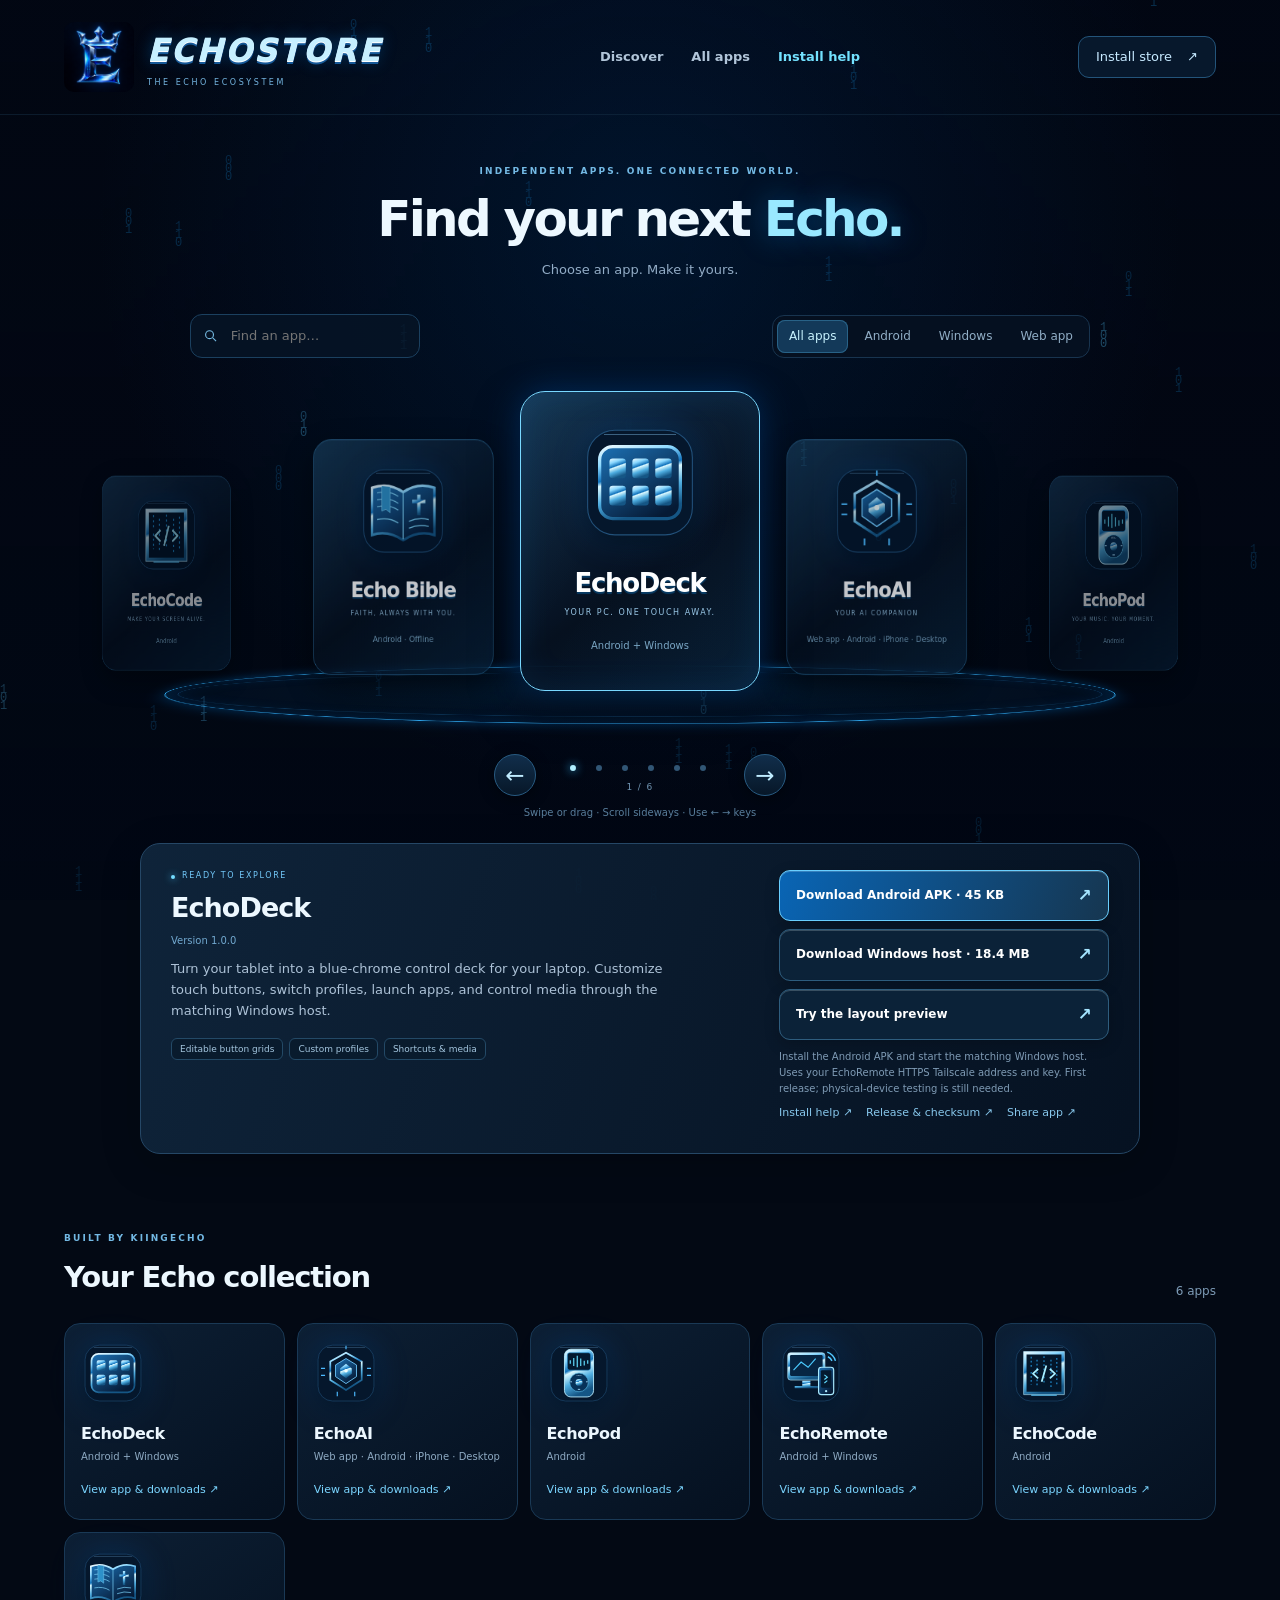
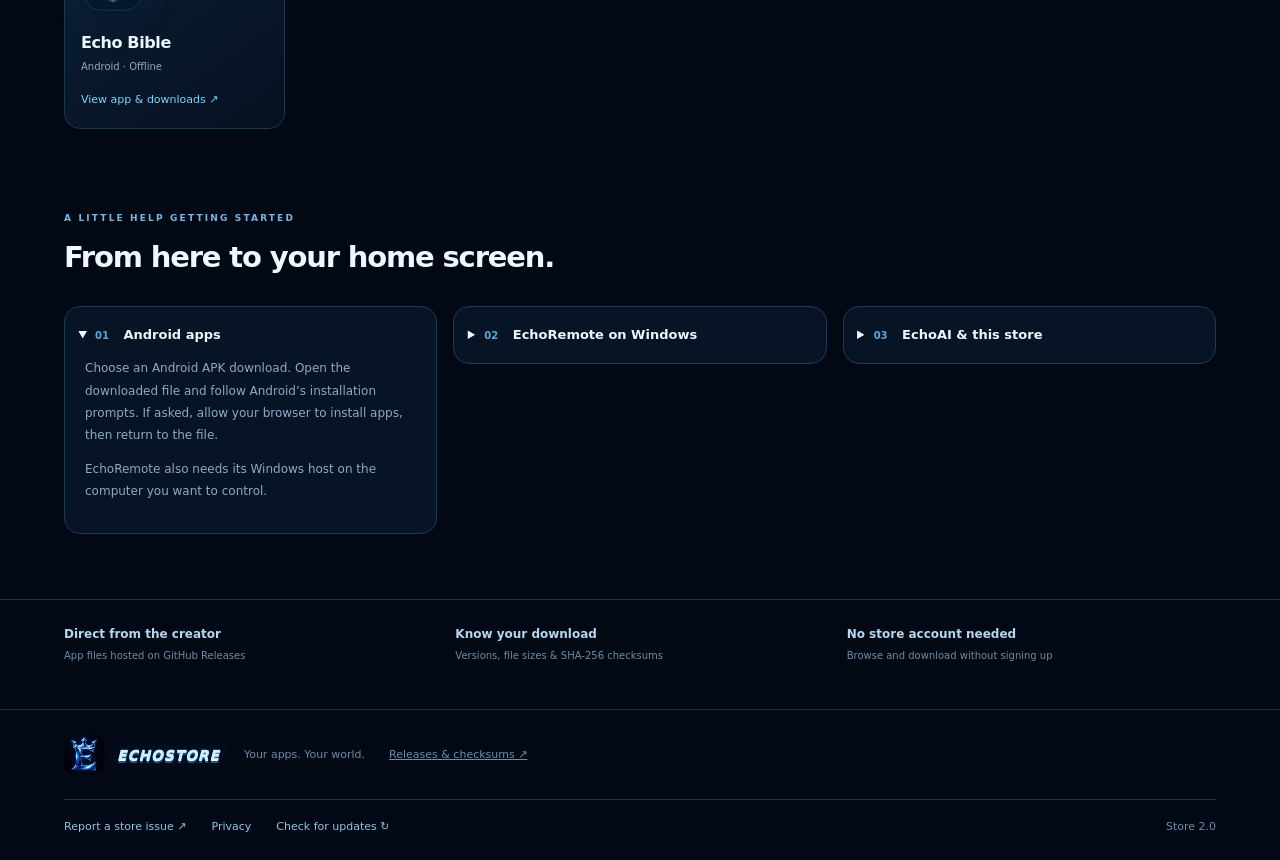
==== commit 55550dc6: "Add EchoDeck installers and interactive layout preview" ====
--- a/index.html
+++ b/index.html
@@ -1,5 +1,5 @@
 <!doctype html>
-<html lang="en"><head><meta charset="utf-8"><meta name="viewport" content="width=device-width,initial-scale=1"><meta name="theme-color" content="#030b19"><meta name="description" content="Discover Echo apps. Music, AI, live wallpaper, faith, and remote control in one electric-blue ecosystem."><link rel="manifest" href="manifest.webmanifest?v=2.1"><link rel="icon" href="echo-crown-192.png"><link rel="apple-touch-icon" href="echo-crown-192.png"><link rel="stylesheet" href="store.css?v=2.1"><script src="store.js?v=2.1" defer></script><title>EchoStore — Your apps. Your world.</title></head>
+<html lang="en"><head><meta charset="utf-8"><meta name="viewport" content="width=device-width,initial-scale=1"><meta name="theme-color" content="#030b19"><meta name="description" content="Discover Echo apps. Music, AI, live wallpaper, faith, and remote control in one electric-blue ecosystem."><link rel="manifest" href="manifest.webmanifest?v=2.2"><link rel="icon" href="echo-crown-192.png"><link rel="apple-touch-icon" href="echo-crown-192.png"><link rel="stylesheet" href="store.css?v=2.2"><script src="store.js?v=2.2" defer></script><title>EchoStore — Your apps. Your world.</title></head>
 <body><a class="skip" href="#home">Skip to apps</a><canvas id="rain" aria-hidden="true"></canvas><div class="ambient" aria-hidden="true"></div>
 <header class="header"><a class="brand" href="#home" aria-label="EchoStore home"><span id="brandMark" aria-hidden="true"><img src="echo-crowned-approved.webp" alt="" width="70" height="70"></span><span><strong>ECHOSTORE</strong><small>THE ECHO ECOSYSTEM</small></span></a><nav aria-label="Main navigation"><a href="#home" class="nav-link">Discover</a><a href="#library" class="nav-link">All apps</a><a href="#install" class="nav-link">Install help</a></nav><button class="quiet" id="installStore">Install store <span aria-hidden="true">↗</span></button></header>
 <main id="home"><section class="discovery" aria-labelledby="heroTitle"><div class="hero-copy"><span class="eyebrow">INDEPENDENT APPS. ONE CONNECTED WORLD.</span><h1 id="heroTitle">Find your next <span>Echo.</span></h1><p>Choose an app. Make it yours.</p></div>
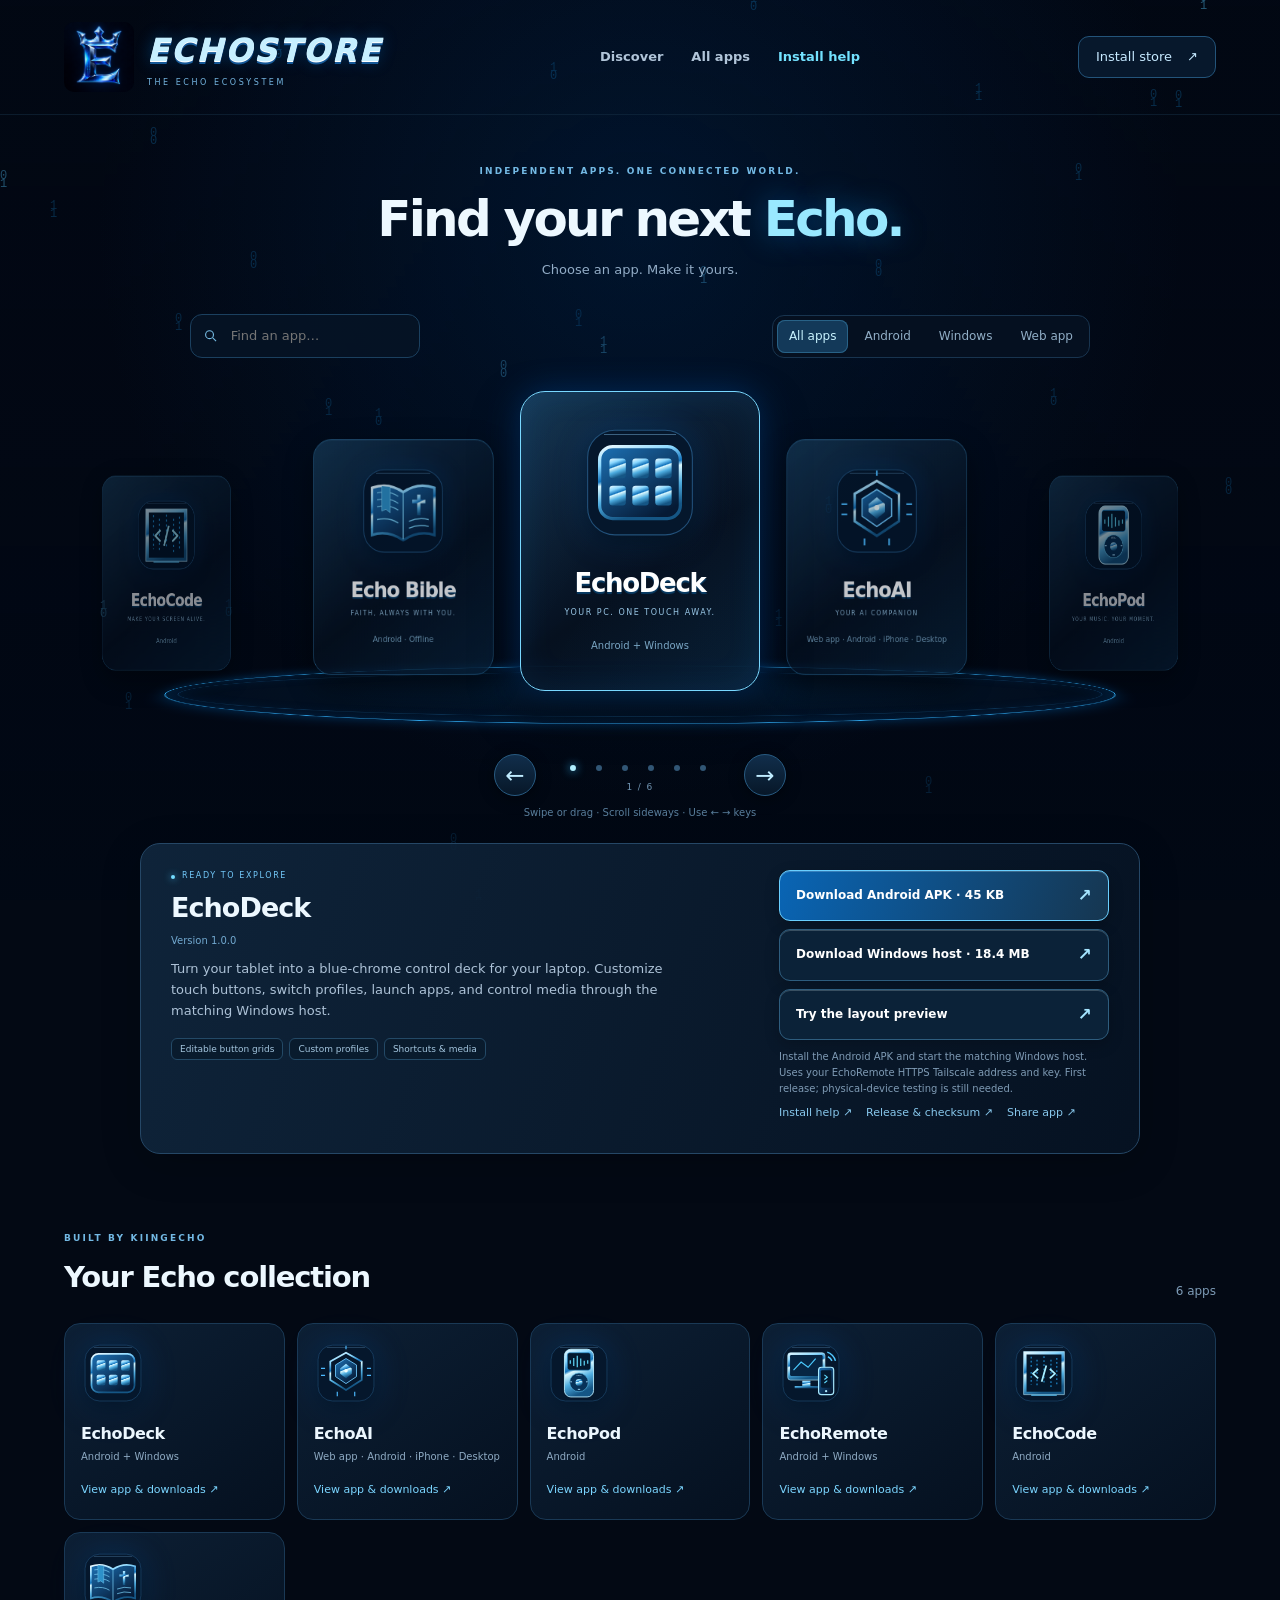
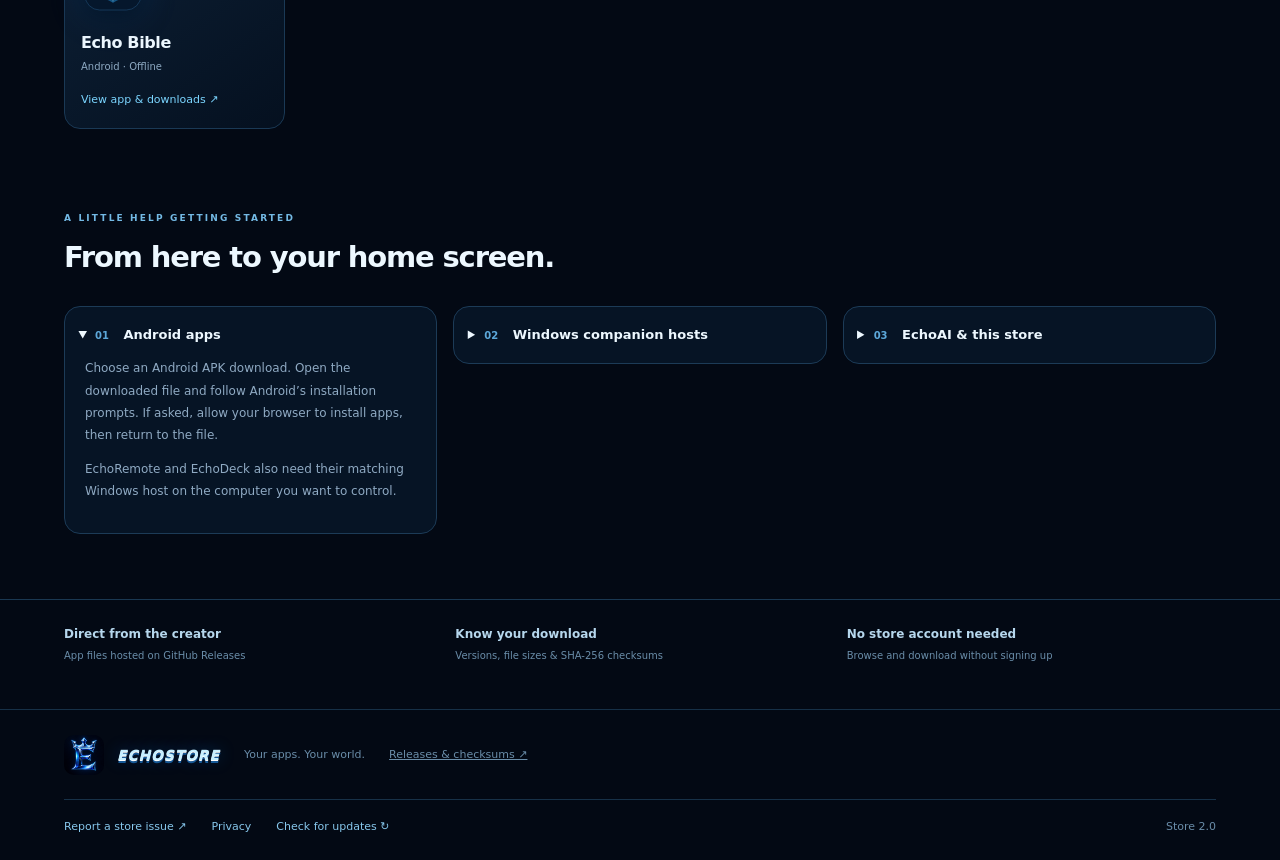
==== commit 7725d5ac: "Clarify EchoDeck and EchoRemote host setup" ====
--- a/index.html
+++ b/index.html
@@ -8,5 +8,5 @@
 <div class="carousel-controls"><button class="arrow" id="prev" aria-label="Previous app">←</button><div><div id="dots" aria-label="Choose an app"></div><p id="counter">1 / 5</p></div><button class="arrow" id="next" aria-label="Next app">→</button></div><p class="gesture-hint">Swipe or drag · Scroll sideways · Use ← → keys</p>
 <section id="selection" class="selected-panel" aria-label="Selected app"><div class="selected-info"><span class="status">READY TO EXPLORE</span><h2 id="selectedName"></h2><p id="version" class="version"></p><p id="selectedDescription"></p><div id="features" class="features"></div></div><div class="selected-actions"><div id="downloads"></div><p id="downloadNote"></p><div class="action-links"><a class="text-link" href="#install">Install help ↗</a><a class="text-link" id="releaseLink" href="https://github.com/kiingecho/EchoStore/releases/tag/apps-2026-10-23" target="_blank" rel="noopener noreferrer">Release & checksum ↗</a><button id="shareApp" class="text-button">Share app ↗</button></div><span id="shareFeedback" role="status"></span></div></section><p class="sr-only" id="announcement" aria-live="polite"></p></section>
 <section id="library" class="library" aria-labelledby="libraryTitle"><div class="section-heading"><div><span class="eyebrow">BUILT BY KIINGECHO</span><h2 id="libraryTitle">Your Echo collection</h2></div><span id="resultCount">5 apps</span></div><div id="appGrid" class="app-grid"></div><p id="gridEmpty" hidden>No matching apps. Adjust the search above.</p></section>
-<section id="install" class="install-section" aria-labelledby="installTitle"><span class="eyebrow">A LITTLE HELP GETTING STARTED</span><h2 id="installTitle">From here to your home screen.</h2><div class="help-grid"><details open><summary><span>01</span> Android apps</summary><p>Choose an Android APK download. Open the downloaded file and follow Android’s installation prompts. If asked, allow your browser to install apps, then return to the file.</p><p>EchoRemote also needs its Windows host on the computer you want to control.</p></details><details><summary><span>02</span> EchoRemote on Windows</summary><p>Download the Windows portable ZIP, extract the entire folder, and open <strong>Start-EchoRemote.cmd</strong>. Keep the host running while connecting from your tablet.</p><p>Follow the included setup guide for pairing and remote access.</p></details><details><summary><span>03</span> EchoAI & this store</summary><p>Open EchoAI, then use its install option or your browser’s <strong>Install app / Add to Home Screen</strong> menu. On iPhone, open Safari → Share → Add to Home Screen.</p><p>You can install EchoStore the same way. Its interface is cached for offline browsing; downloading apps and opening EchoAI need a connection.</p></details></div><p id="installFeedback" role="status" hidden></p></section></main>
+<section id="install" class="install-section" aria-labelledby="installTitle"><span class="eyebrow">A LITTLE HELP GETTING STARTED</span><h2 id="installTitle">From here to your home screen.</h2><div class="help-grid"><details open><summary><span>01</span> Android apps</summary><p>Choose an Android APK download. Open the downloaded file and follow Android’s installation prompts. If asked, allow your browser to install apps, then return to the file.</p><p>EchoRemote and EchoDeck also need their matching Windows host on the computer you want to control.</p></details><details><summary><span>02</span> Windows companion hosts</summary><p>Download the Windows portable ZIP and extract the entire folder. For EchoDeck, open <strong>Start-EchoDeck.cmd</strong>. For EchoRemote, open <strong>Start-EchoRemote.cmd</strong>. Keep the host running while connecting from your tablet.</p><p>Close the older EchoRemote host before starting EchoDeck. The EchoDeck host also supports EchoRemote. Follow the included setup guide for pairing with your HTTPS Tailscale address and access key.</p></details><details><summary><span>03</span> EchoAI & this store</summary><p>Open EchoAI, then use its install option or your browser’s <strong>Install app / Add to Home Screen</strong> menu. On iPhone, open Safari → Share → Add to Home Screen.</p><p>You can install EchoStore the same way. Its interface is cached for offline browsing; downloading apps and opening EchoAI need a connection.</p></details></div><p id="installFeedback" role="status" hidden></p></section></main>
 <section class="trust-strip" aria-label="Store information"><div><strong>Direct from the creator</strong><span>App files hosted on GitHub Releases</span></div><div><strong>Know your download</strong><span>Versions, file sizes & SHA-256 checksums</span></div><div><strong>No store account needed</strong><span>Browse and download without signing up</span></div></section><footer><a class="brand footer-brand" href="#home"><span id="footerMark" aria-hidden="true"><img src="echo-crowned-approved.webp" alt="" width="40" height="40" loading="lazy"></span><strong>ECHOSTORE</strong></a><p>Your apps. Your world.</p><a href="https://github.com/kiingecho/EchoStore/releases/tag/apps-2026-10-23" target="_blank" rel="noopener noreferrer">Releases & checksums ↗</a><div class="footer-links"><a href="https://github.com/kiingecho/EchoStore/issues" target="_blank" rel="noopener noreferrer">Report a store issue ↗</a><button class="text-button" id="privacyButton">Privacy</button><button class="text-button" id="checkUpdate">Check for updates ↻</button><span>Store 2.0</span></div></footer><dialog id="privacyDialog"><button class="quiet" id="closePrivacy" aria-label="Close privacy information">Close ×</button><h2>Your store. Your choice.</h2><p>EchoStore does not ask for a store account and has no custom analytics or advertising scripts. A service worker saves the store interface on your device for offline browsing.</p><p>The website and installers are hosted by GitHub. GitHub may process request information under its privacy policy. Opening EchoAI or another external link takes you to that service, where its own data practices apply.</p><p>Offline storage does not include the installer files. Remove the installed app and clear this website’s browser data to remove cached store files.</p><a href="https://docs.github.com/en/site-policy/privacy-policies/github-general-privacy-statement" target="_blank" rel="noopener noreferrer">GitHub privacy statement ↗</a></dialog><noscript><p class="no-script">Enable JavaScript to browse the carousel. <a href="https://github.com/kiingecho/EchoStore/releases/tag/apps-2026-10-23">Download apps from GitHub Releases</a>.</p></noscript></body></html>
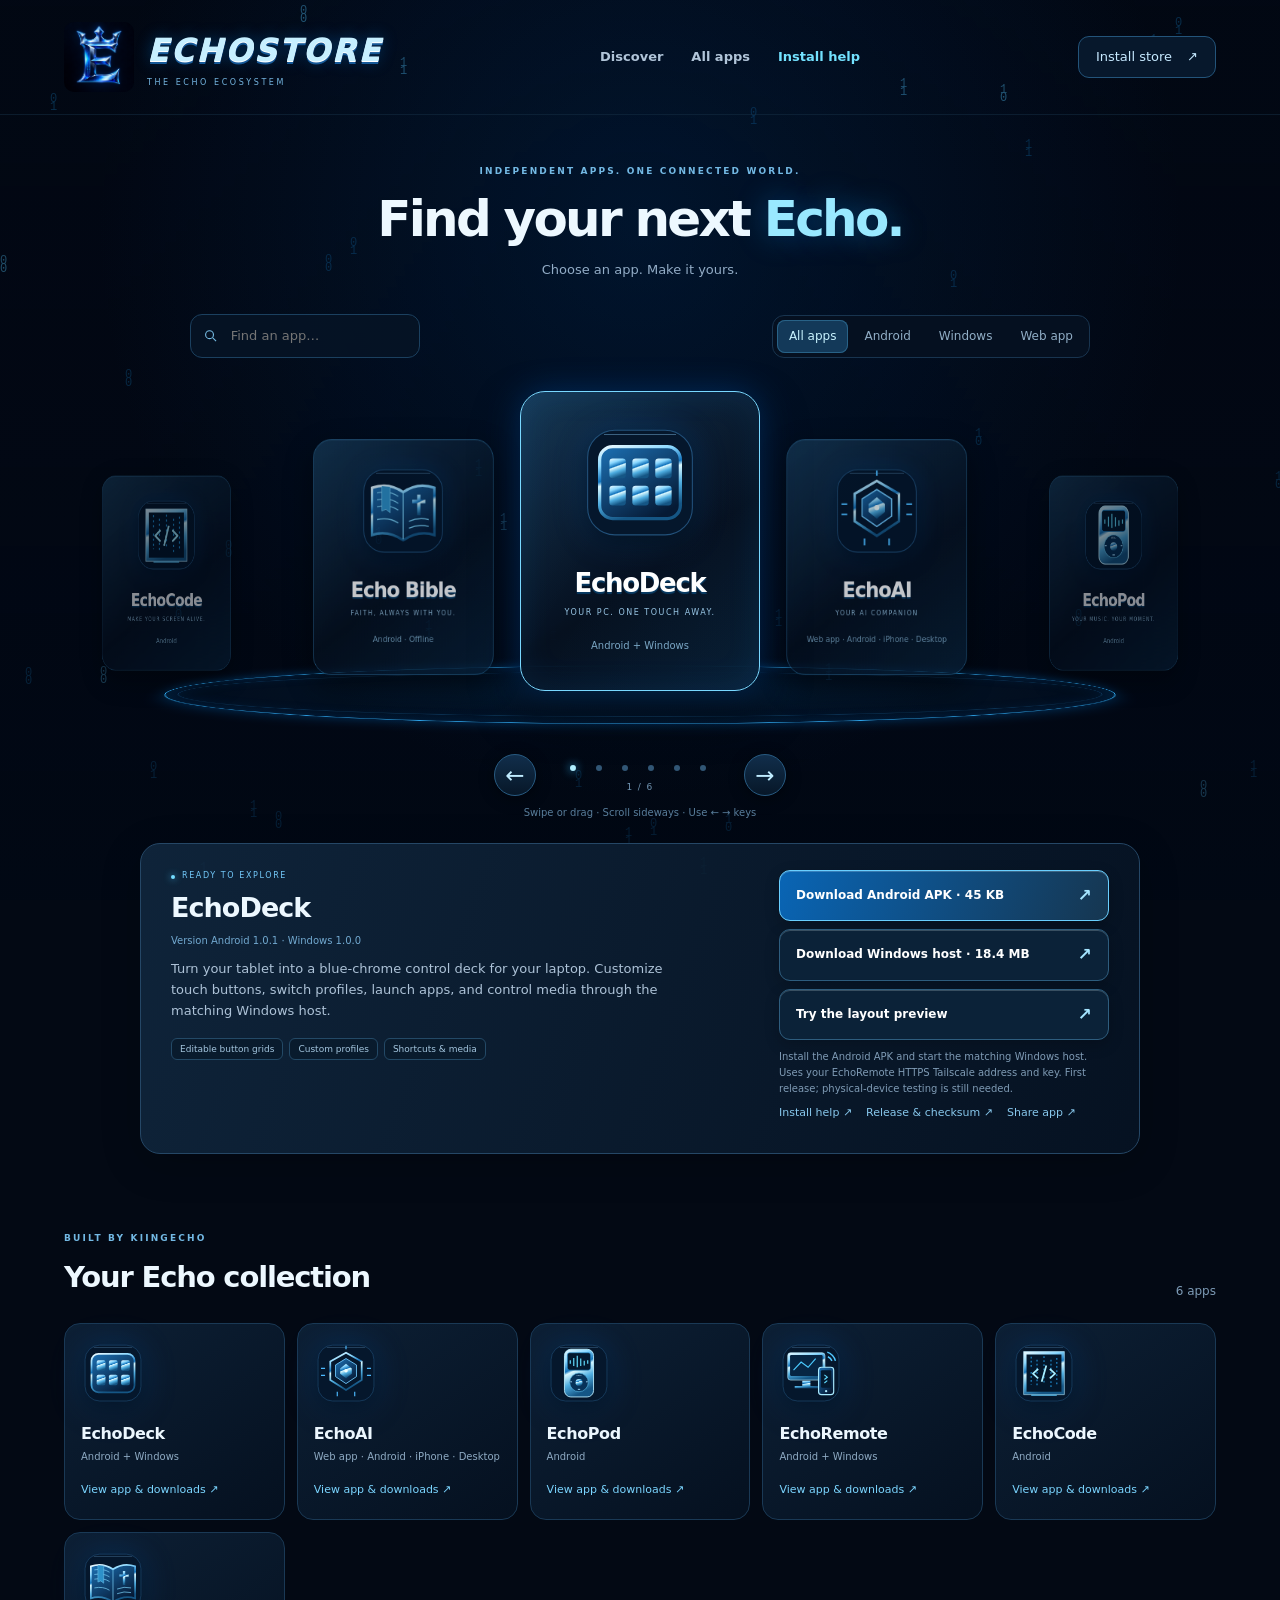
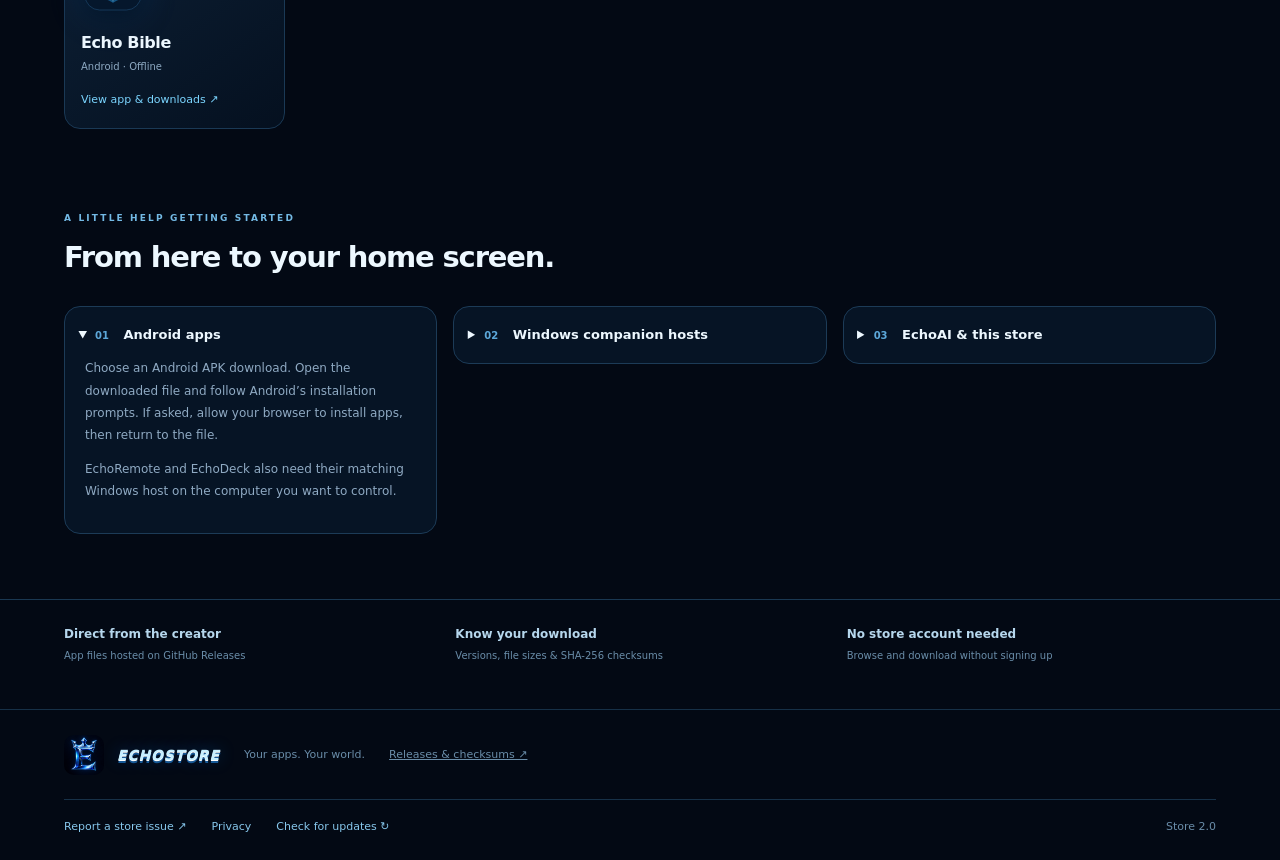
==== commit 5ce840f3: "Point EchoDeck at the 1.0.1 Android test build" ====
--- a/index.html
+++ b/index.html
@@ -1,5 +1,5 @@
 <!doctype html>
-<html lang="en"><head><meta charset="utf-8"><meta name="viewport" content="width=device-width,initial-scale=1"><meta name="theme-color" content="#030b19"><meta name="description" content="Discover Echo apps. Music, AI, live wallpaper, faith, and remote control in one electric-blue ecosystem."><link rel="manifest" href="manifest.webmanifest?v=2.2"><link rel="icon" href="echo-crown-192.png"><link rel="apple-touch-icon" href="echo-crown-192.png"><link rel="stylesheet" href="store.css?v=2.2"><script src="store.js?v=2.2" defer></script><title>EchoStore — Your apps. Your world.</title></head>
+<html lang="en"><head><meta charset="utf-8"><meta name="viewport" content="width=device-width,initial-scale=1"><meta name="theme-color" content="#030b19"><meta name="description" content="Discover Echo apps. Music, AI, live wallpaper, faith, and remote control in one electric-blue ecosystem."><link rel="manifest" href="manifest.webmanifest?v=2.3"><link rel="icon" href="echo-crown-192.png"><link rel="apple-touch-icon" href="echo-crown-192.png"><link rel="stylesheet" href="store.css?v=2.3"><script src="store.js?v=2.3" defer></script><title>EchoStore — Your apps. Your world.</title></head>
 <body><a class="skip" href="#home">Skip to apps</a><canvas id="rain" aria-hidden="true"></canvas><div class="ambient" aria-hidden="true"></div>
 <header class="header"><a class="brand" href="#home" aria-label="EchoStore home"><span id="brandMark" aria-hidden="true"><img src="echo-crowned-approved.webp" alt="" width="70" height="70"></span><span><strong>ECHOSTORE</strong><small>THE ECHO ECOSYSTEM</small></span></a><nav aria-label="Main navigation"><a href="#home" class="nav-link">Discover</a><a href="#library" class="nav-link">All apps</a><a href="#install" class="nav-link">Install help</a></nav><button class="quiet" id="installStore">Install store <span aria-hidden="true">↗</span></button></header>
 <main id="home"><section class="discovery" aria-labelledby="heroTitle"><div class="hero-copy"><span class="eyebrow">INDEPENDENT APPS. ONE CONNECTED WORLD.</span><h1 id="heroTitle">Find your next <span>Echo.</span></h1><p>Choose an app. Make it yours.</p></div>
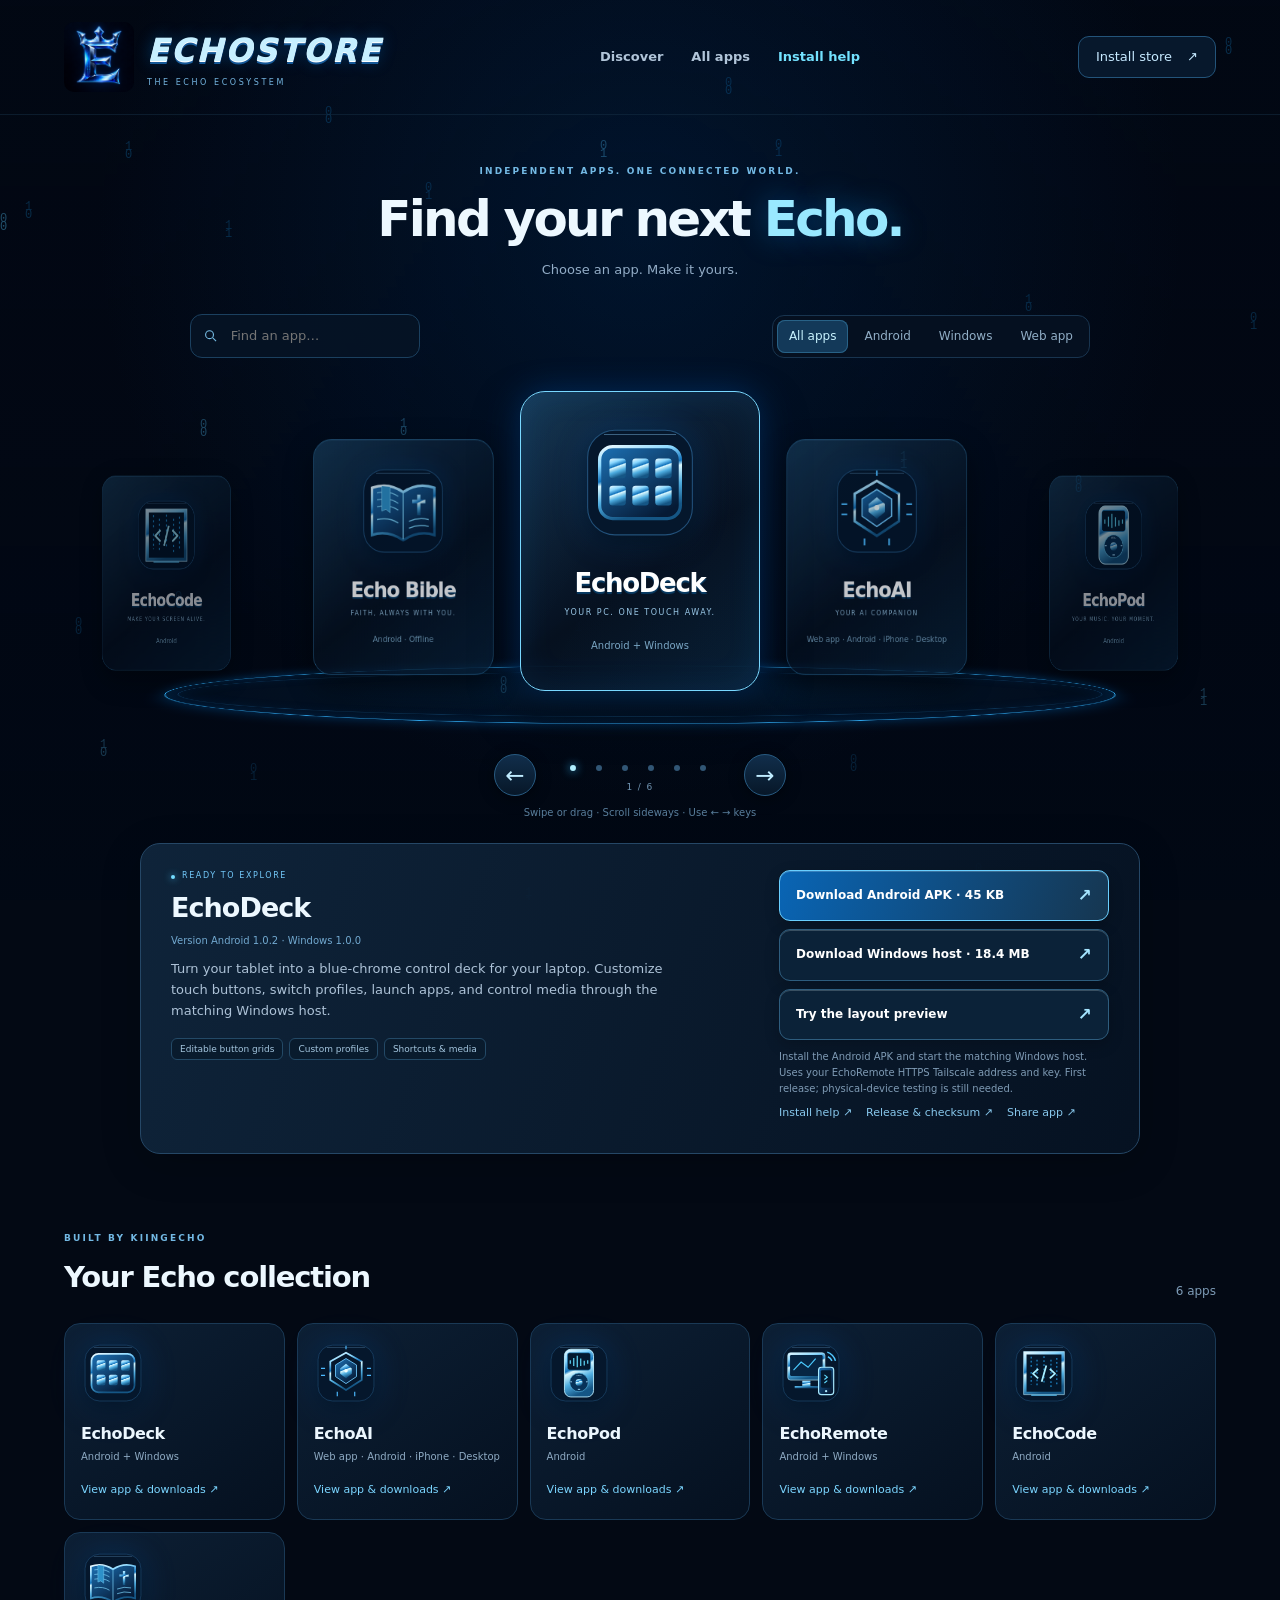
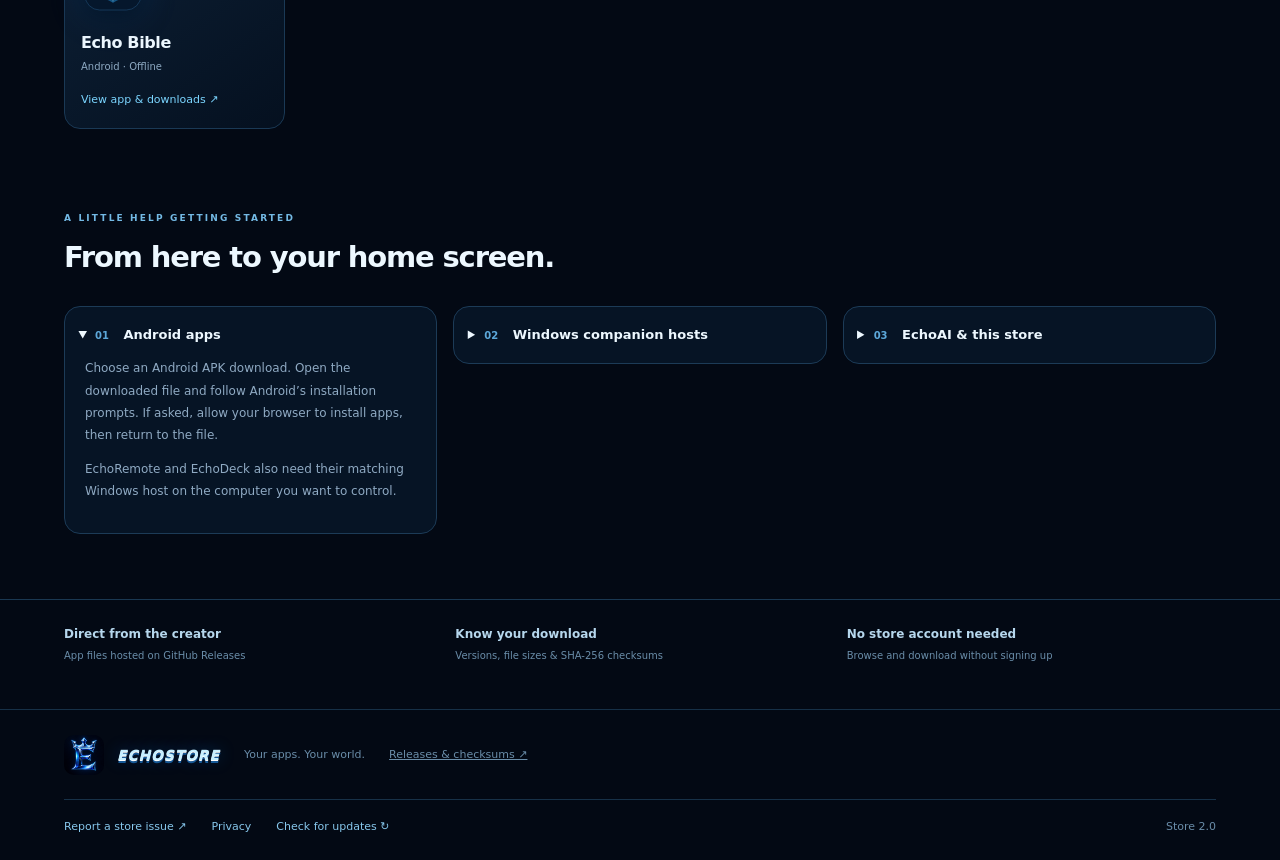
==== commit f4dcd801: "Use final EchoDeck 1.0.2 test build" ====
--- a/index.html
+++ b/index.html
@@ -1,5 +1,5 @@
 <!doctype html>
-<html lang="en"><head><meta charset="utf-8"><meta name="viewport" content="width=device-width,initial-scale=1"><meta name="theme-color" content="#030b19"><meta name="description" content="Discover Echo apps. Music, AI, live wallpaper, faith, and remote control in one electric-blue ecosystem."><link rel="manifest" href="manifest.webmanifest?v=2.3"><link rel="icon" href="echo-crown-192.png"><link rel="apple-touch-icon" href="echo-crown-192.png"><link rel="stylesheet" href="store.css?v=2.3"><script src="store.js?v=2.3" defer></script><title>EchoStore — Your apps. Your world.</title></head>
+<html lang="en"><head><meta charset="utf-8"><meta name="viewport" content="width=device-width,initial-scale=1"><meta name="theme-color" content="#030b19"><meta name="description" content="Discover Echo apps. Music, AI, live wallpaper, faith, and remote control in one electric-blue ecosystem."><link rel="manifest" href="manifest.webmanifest?v=2.4"><link rel="icon" href="echo-crown-192.png"><link rel="apple-touch-icon" href="echo-crown-192.png"><link rel="stylesheet" href="store.css?v=2.4"><script src="store.js?v=2.4" defer></script><title>EchoStore — Your apps. Your world.</title></head>
 <body><a class="skip" href="#home">Skip to apps</a><canvas id="rain" aria-hidden="true"></canvas><div class="ambient" aria-hidden="true"></div>
 <header class="header"><a class="brand" href="#home" aria-label="EchoStore home"><span id="brandMark" aria-hidden="true"><img src="echo-crowned-approved.webp" alt="" width="70" height="70"></span><span><strong>ECHOSTORE</strong><small>THE ECHO ECOSYSTEM</small></span></a><nav aria-label="Main navigation"><a href="#home" class="nav-link">Discover</a><a href="#library" class="nav-link">All apps</a><a href="#install" class="nav-link">Install help</a></nav><button class="quiet" id="installStore">Install store <span aria-hidden="true">↗</span></button></header>
 <main id="home"><section class="discovery" aria-labelledby="heroTitle"><div class="hero-copy"><span class="eyebrow">INDEPENDENT APPS. ONE CONNECTED WORLD.</span><h1 id="heroTitle">Find your next <span>Echo.</span></h1><p>Choose an app. Make it yours.</p></div>
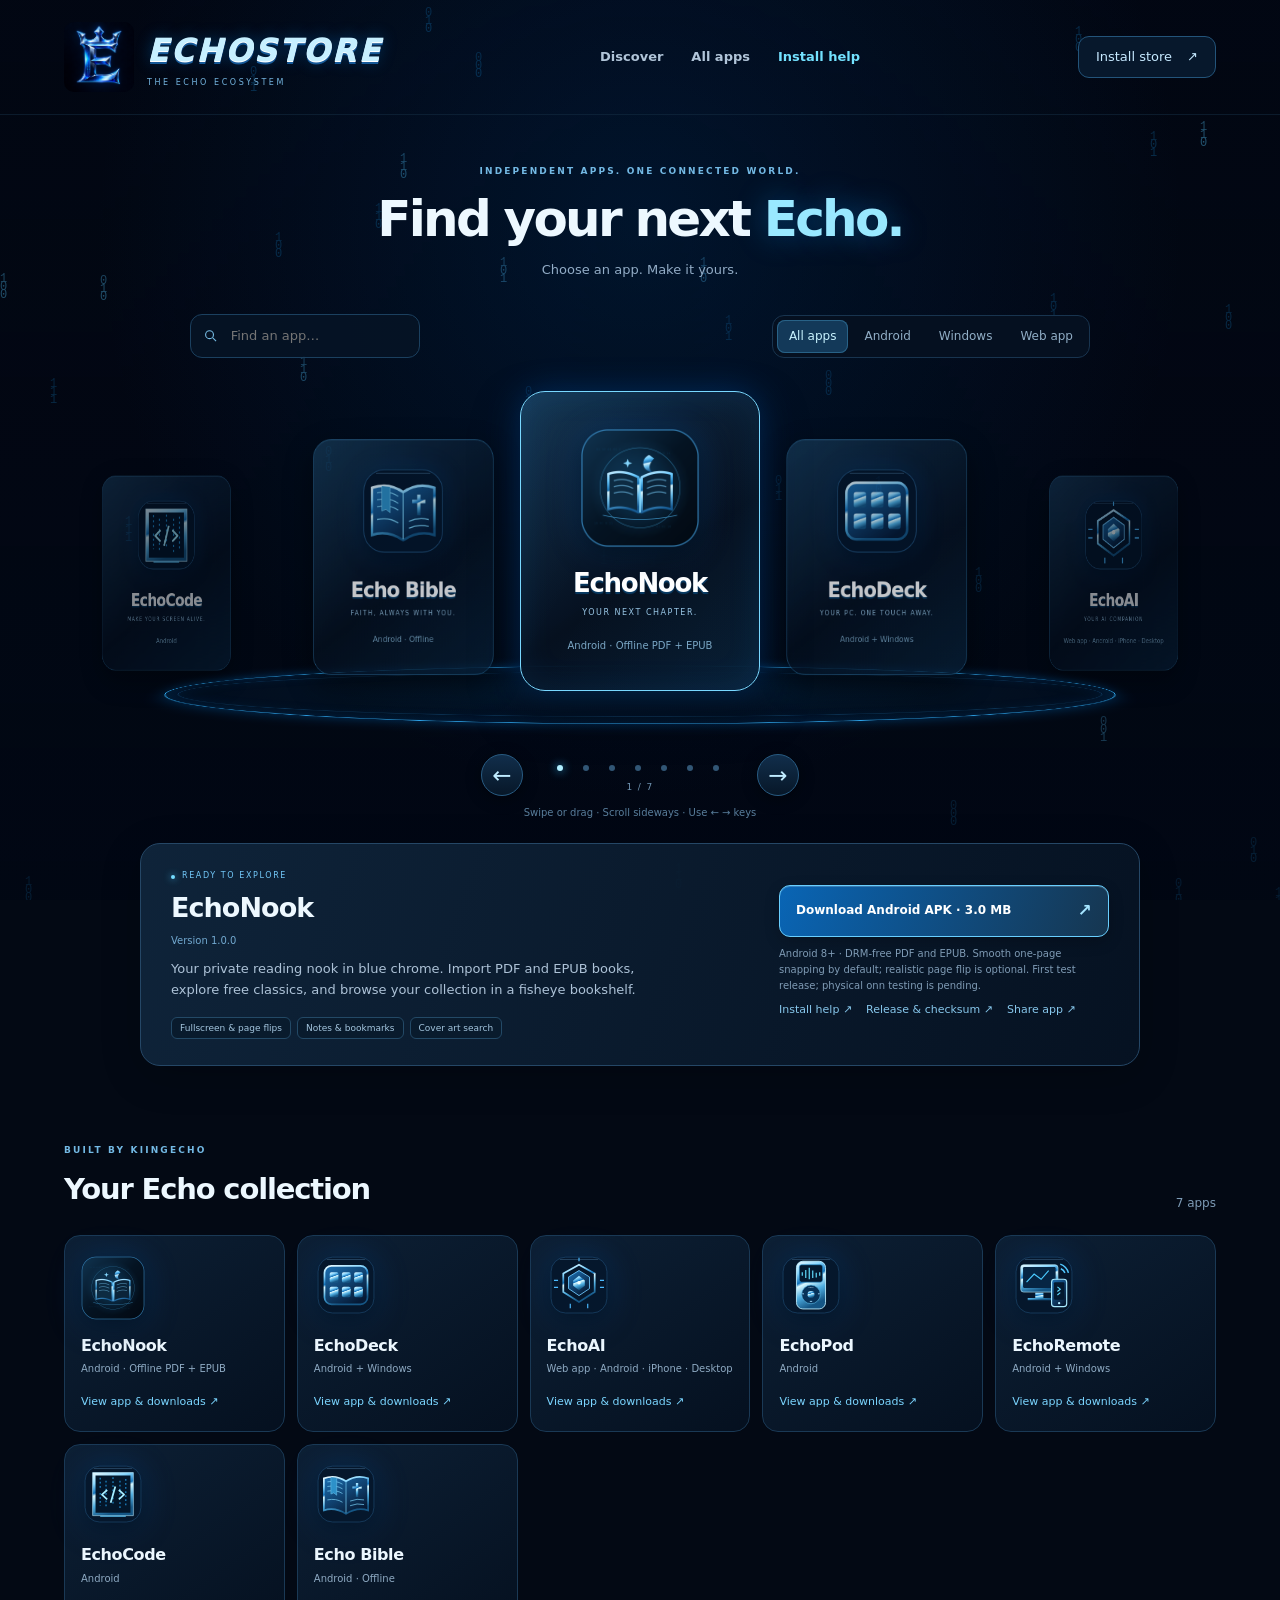
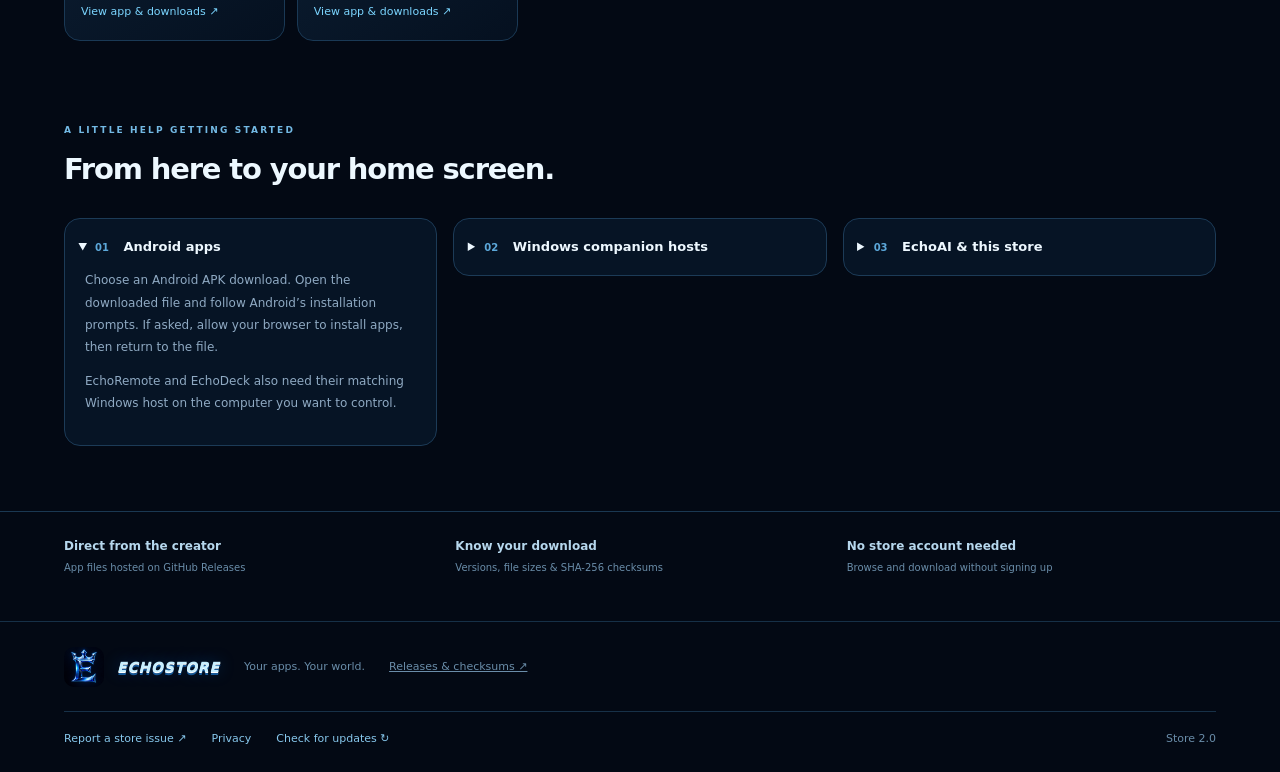
==== commit 07c1d858: "Add EchoNook reader with Android download and matching logo" ====
--- a/index.html
+++ b/index.html
@@ -1,5 +1,5 @@
 <!doctype html>
-<html lang="en"><head><meta charset="utf-8"><meta name="viewport" content="width=device-width,initial-scale=1"><meta name="theme-color" content="#030b19"><meta name="description" content="Discover Echo apps. Music, AI, live wallpaper, faith, and remote control in one electric-blue ecosystem."><link rel="manifest" href="manifest.webmanifest?v=2.4"><link rel="icon" href="echo-crown-192.png"><link rel="apple-touch-icon" href="echo-crown-192.png"><link rel="stylesheet" href="store.css?v=2.4"><script src="store.js?v=2.4" defer></script><title>EchoStore — Your apps. Your world.</title></head>
+<html lang="en"><head><meta charset="utf-8"><meta name="viewport" content="width=device-width,initial-scale=1"><meta name="theme-color" content="#030b19"><meta name="description" content="Discover Echo apps. Music, AI, live wallpaper, faith, and remote control in one electric-blue ecosystem."><link rel="manifest" href="manifest.webmanifest?v=2.5"><link rel="icon" href="echo-crown-192.png"><link rel="apple-touch-icon" href="echo-crown-192.png"><link rel="stylesheet" href="store.css?v=2.5"><script src="store.js?v=2.5" defer></script><title>EchoStore — Your apps. Your world.</title></head>
 <body><a class="skip" href="#home">Skip to apps</a><canvas id="rain" aria-hidden="true"></canvas><div class="ambient" aria-hidden="true"></div>
 <header class="header"><a class="brand" href="#home" aria-label="EchoStore home"><span id="brandMark" aria-hidden="true"><img src="echo-crowned-approved.webp" alt="" width="70" height="70"></span><span><strong>ECHOSTORE</strong><small>THE ECHO ECOSYSTEM</small></span></a><nav aria-label="Main navigation"><a href="#home" class="nav-link">Discover</a><a href="#library" class="nav-link">All apps</a><a href="#install" class="nav-link">Install help</a></nav><button class="quiet" id="installStore">Install store <span aria-hidden="true">↗</span></button></header>
 <main id="home"><section class="discovery" aria-labelledby="heroTitle"><div class="hero-copy"><span class="eyebrow">INDEPENDENT APPS. ONE CONNECTED WORLD.</span><h1 id="heroTitle">Find your next <span>Echo.</span></h1><p>Choose an app. Make it yours.</p></div>
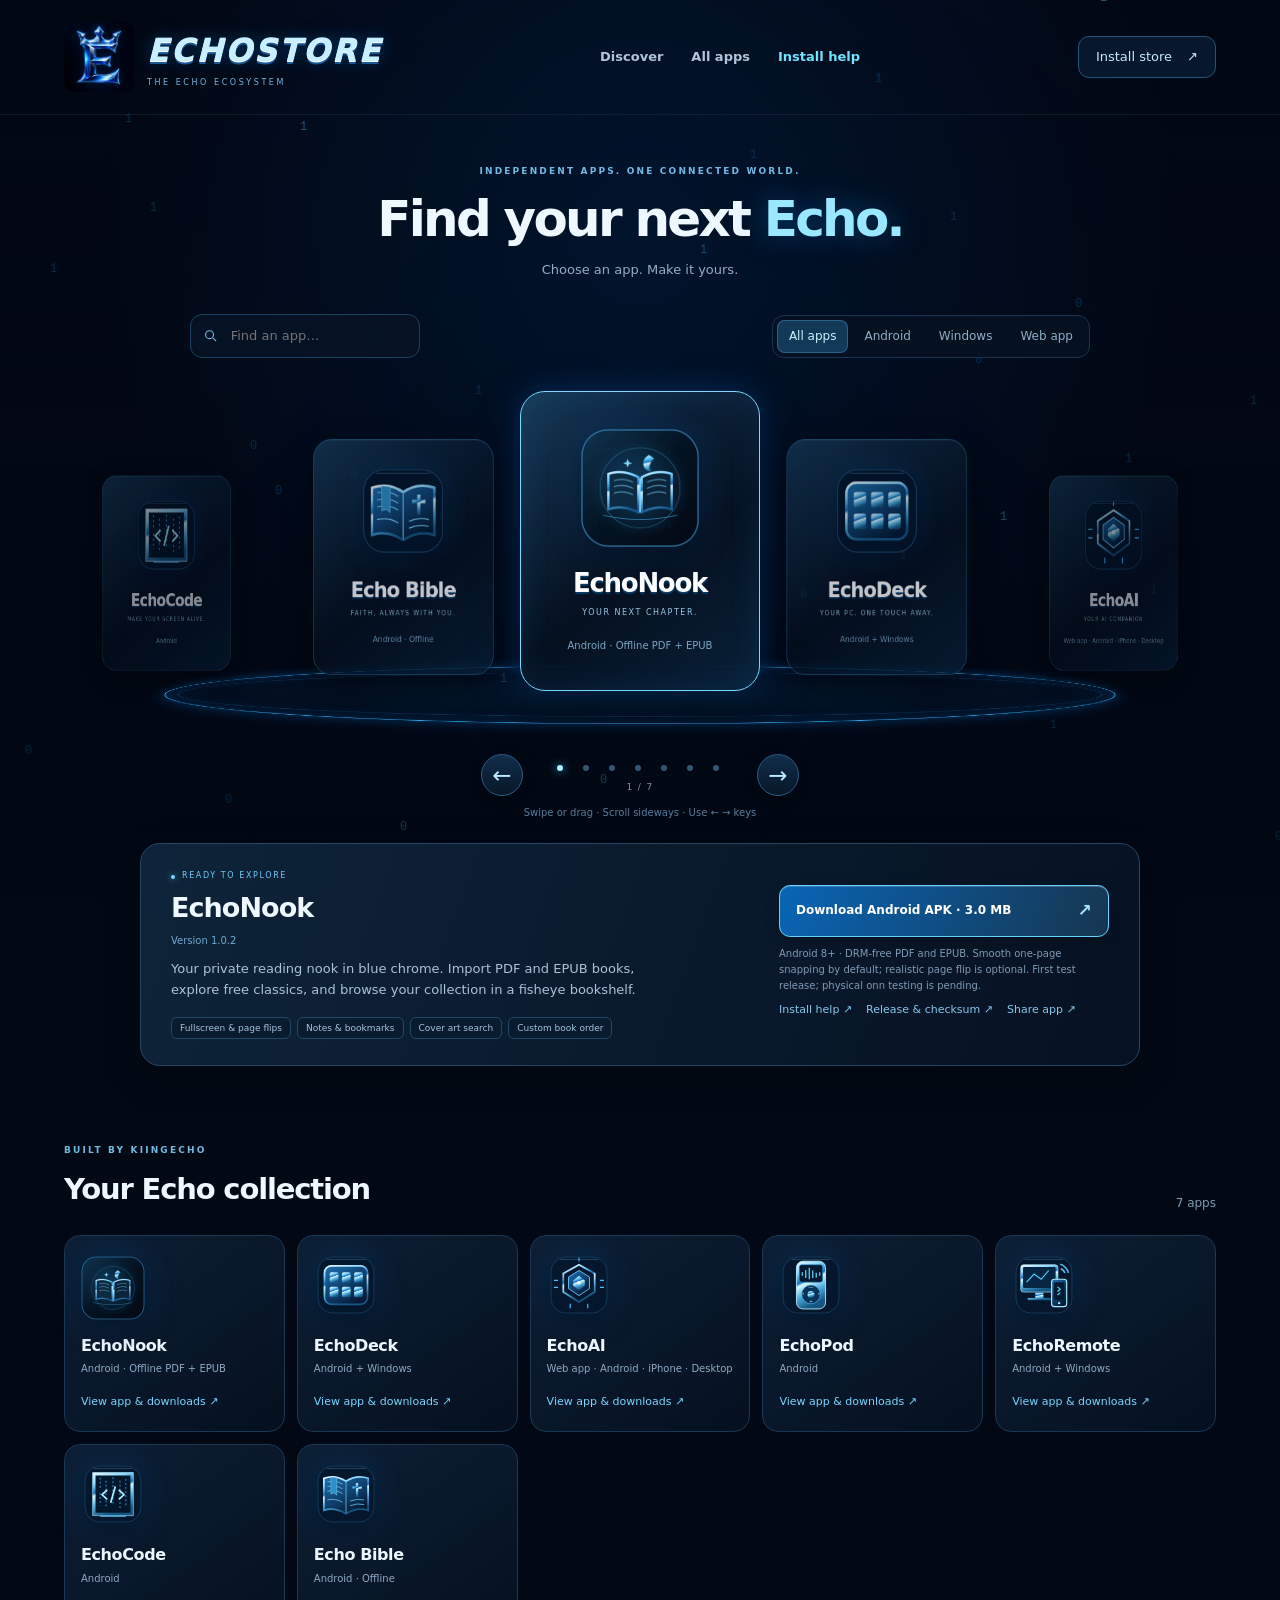
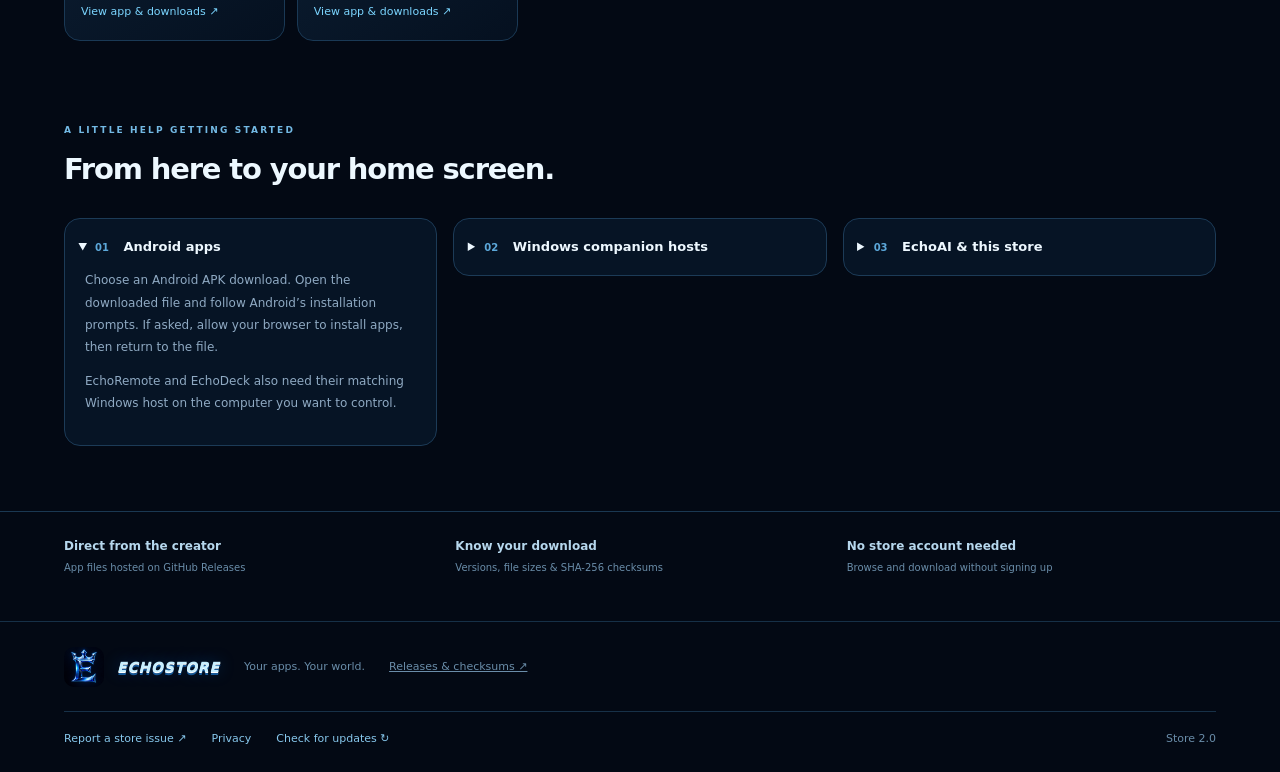
==== commit 50453e57: "Update EchoNook to 1.0.2 reading fixes" ====
--- a/index.html
+++ b/index.html
@@ -1,5 +1,5 @@
 <!doctype html>
-<html lang="en"><head><meta charset="utf-8"><meta name="viewport" content="width=device-width,initial-scale=1"><meta name="theme-color" content="#030b19"><meta name="description" content="Discover Echo apps. Music, AI, live wallpaper, faith, and remote control in one electric-blue ecosystem."><link rel="manifest" href="manifest.webmanifest?v=2.5"><link rel="icon" href="echo-crown-192.png"><link rel="apple-touch-icon" href="echo-crown-192.png"><link rel="stylesheet" href="store.css?v=2.5"><script src="store.js?v=2.5" defer></script><title>EchoStore — Your apps. Your world.</title></head>
+<html lang="en"><head><meta charset="utf-8"><meta name="viewport" content="width=device-width,initial-scale=1"><meta name="theme-color" content="#030b19"><meta name="description" content="Discover Echo apps. Music, AI, live wallpaper, faith, and remote control in one electric-blue ecosystem."><link rel="manifest" href="manifest.webmanifest?v=2.6"><link rel="icon" href="echo-crown-192.png"><link rel="apple-touch-icon" href="echo-crown-192.png"><link rel="stylesheet" href="store.css?v=2.6"><script src="store.js?v=2.6" defer></script><title>EchoStore — Your apps. Your world.</title></head>
 <body><a class="skip" href="#home">Skip to apps</a><canvas id="rain" aria-hidden="true"></canvas><div class="ambient" aria-hidden="true"></div>
 <header class="header"><a class="brand" href="#home" aria-label="EchoStore home"><span id="brandMark" aria-hidden="true"><img src="echo-crowned-approved.webp" alt="" width="70" height="70"></span><span><strong>ECHOSTORE</strong><small>THE ECHO ECOSYSTEM</small></span></a><nav aria-label="Main navigation"><a href="#home" class="nav-link">Discover</a><a href="#library" class="nav-link">All apps</a><a href="#install" class="nav-link">Install help</a></nav><button class="quiet" id="installStore">Install store <span aria-hidden="true">↗</span></button></header>
 <main id="home"><section class="discovery" aria-labelledby="heroTitle"><div class="hero-copy"><span class="eyebrow">INDEPENDENT APPS. ONE CONNECTED WORLD.</span><h1 id="heroTitle">Find your next <span>Echo.</span></h1><p>Choose an app. Make it yours.</p></div>
